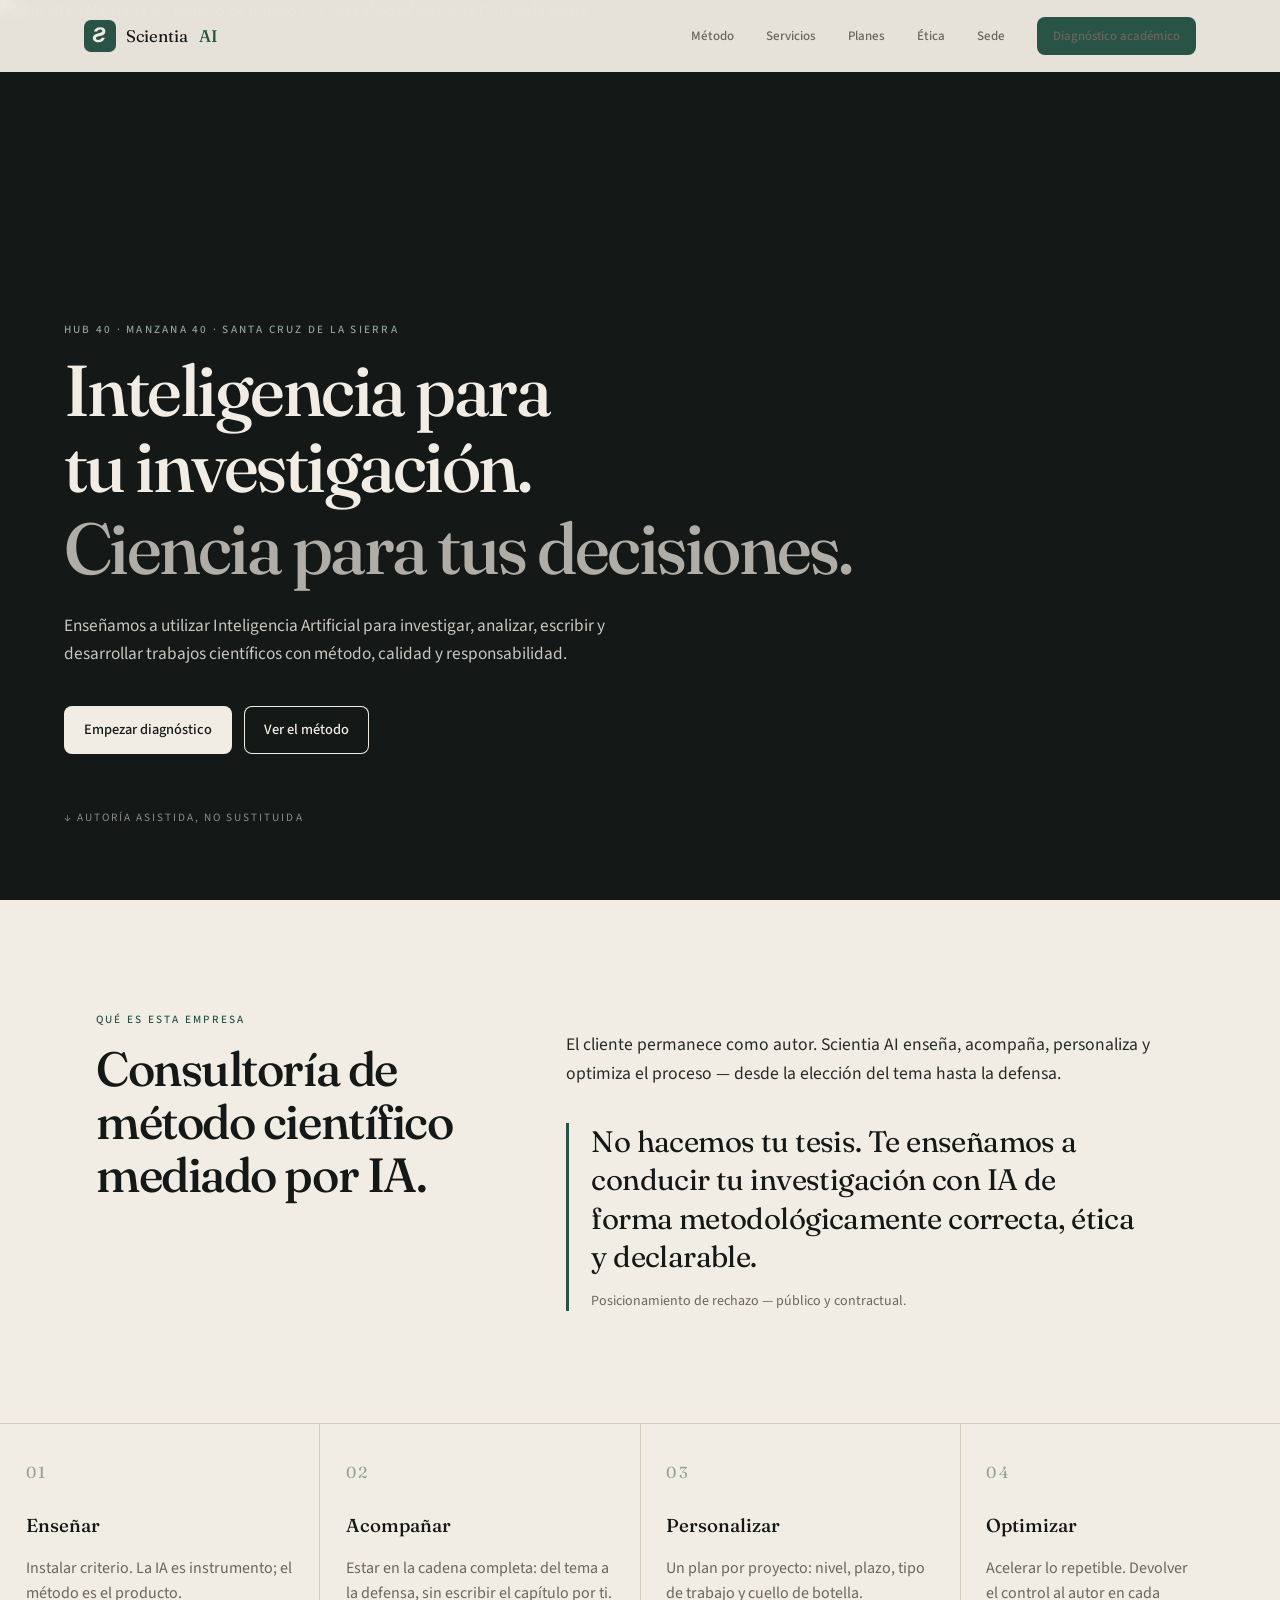
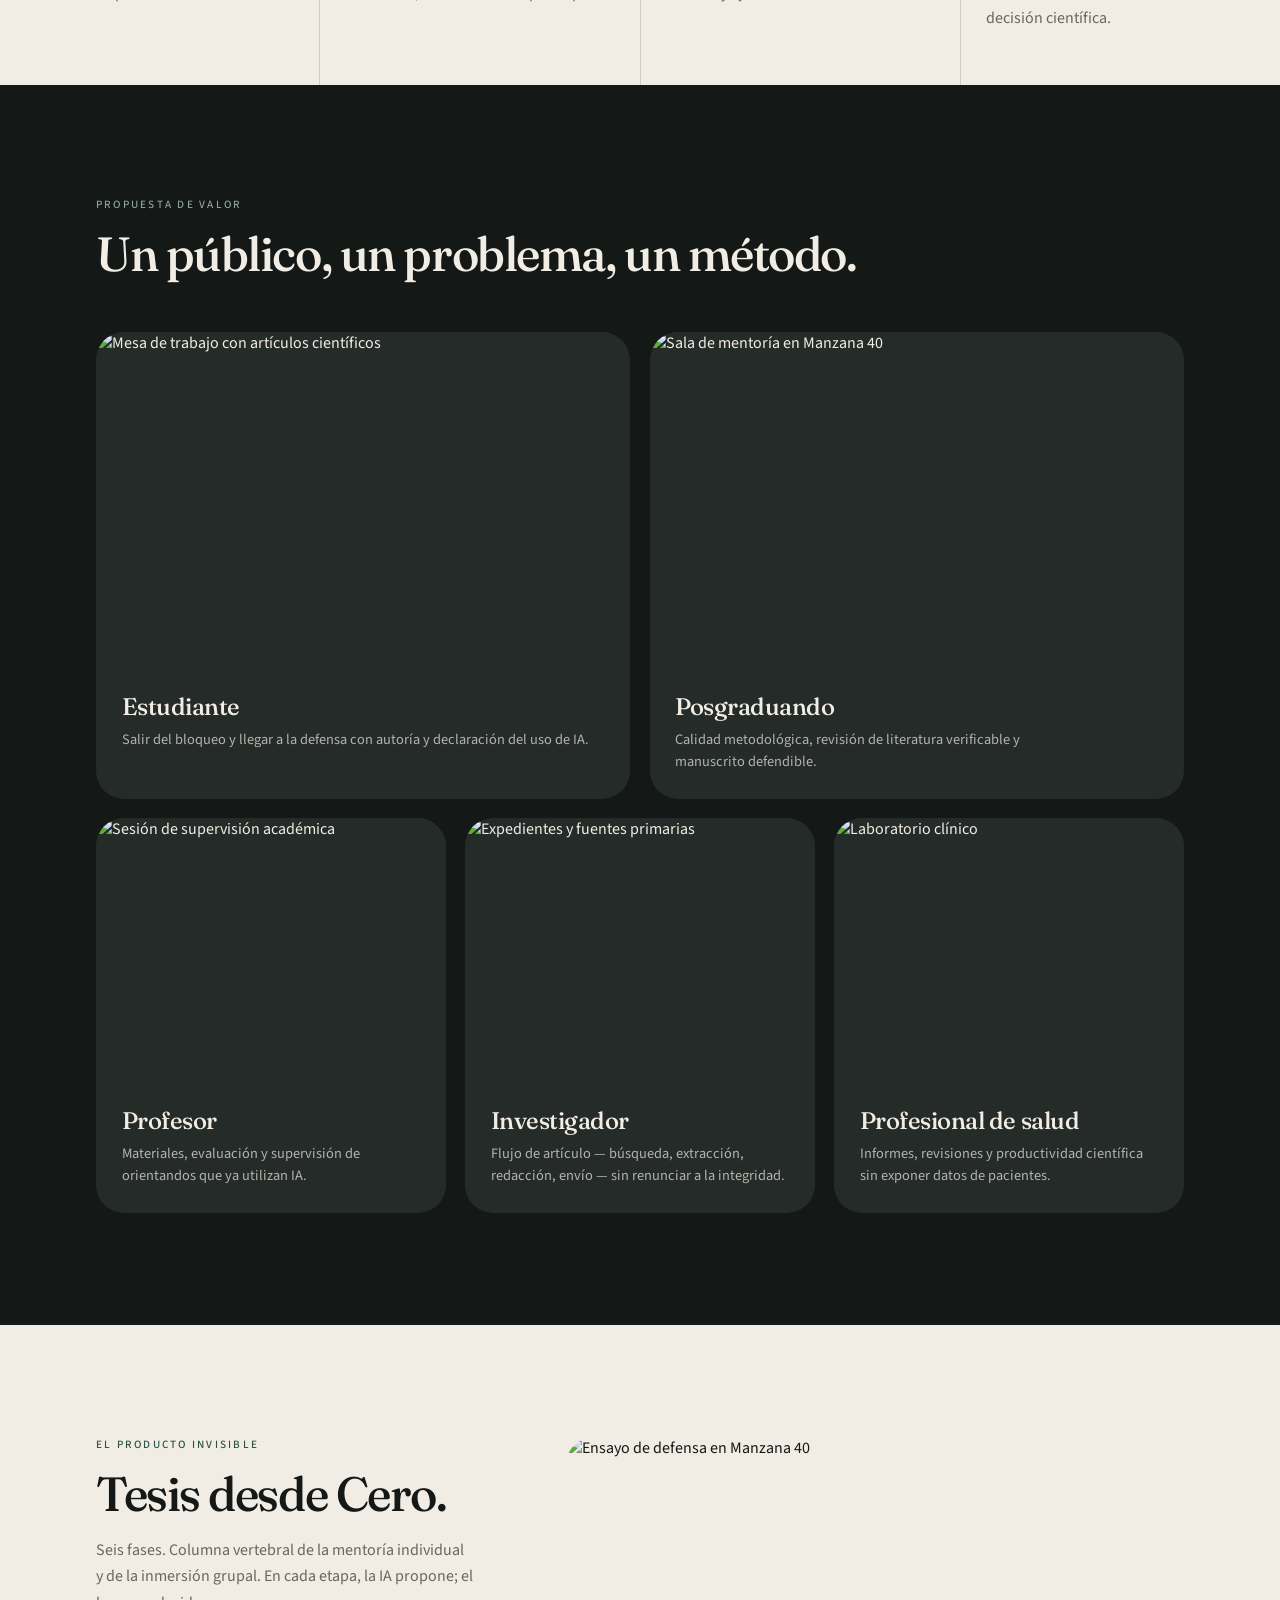
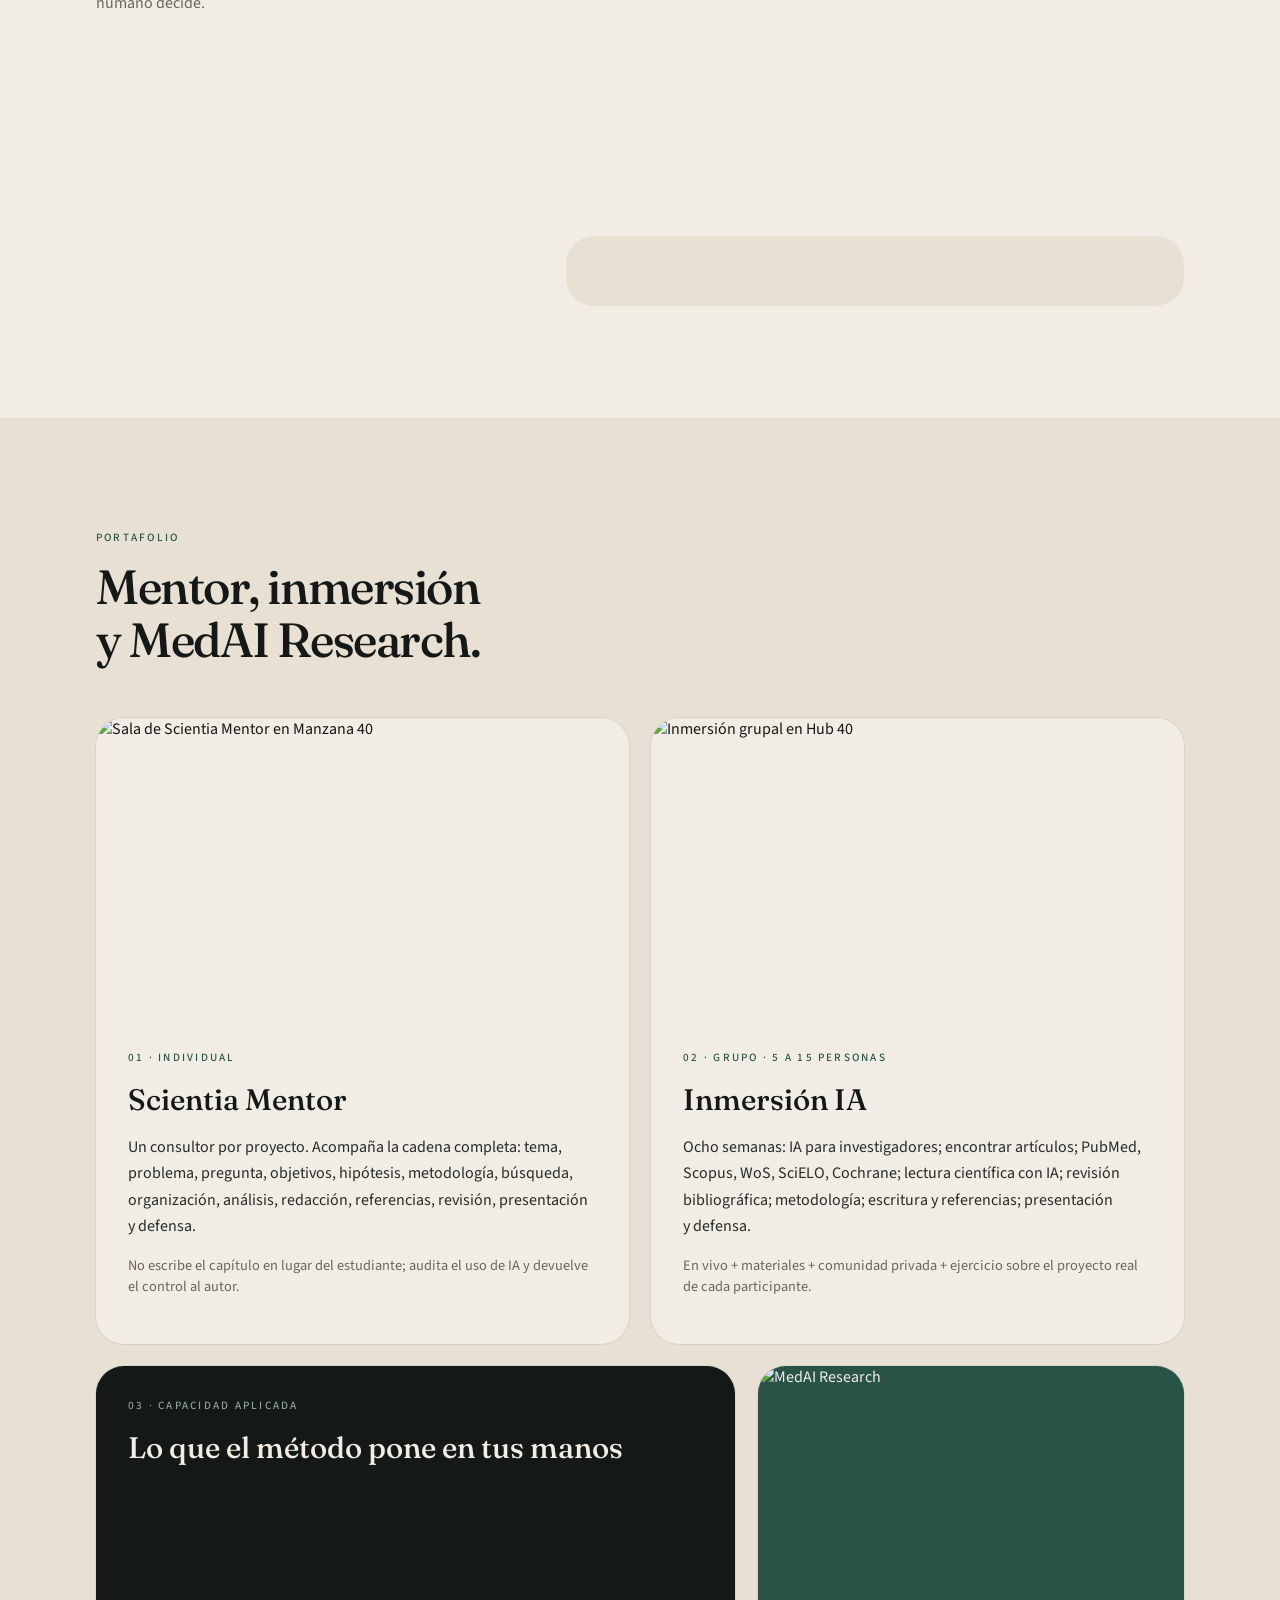
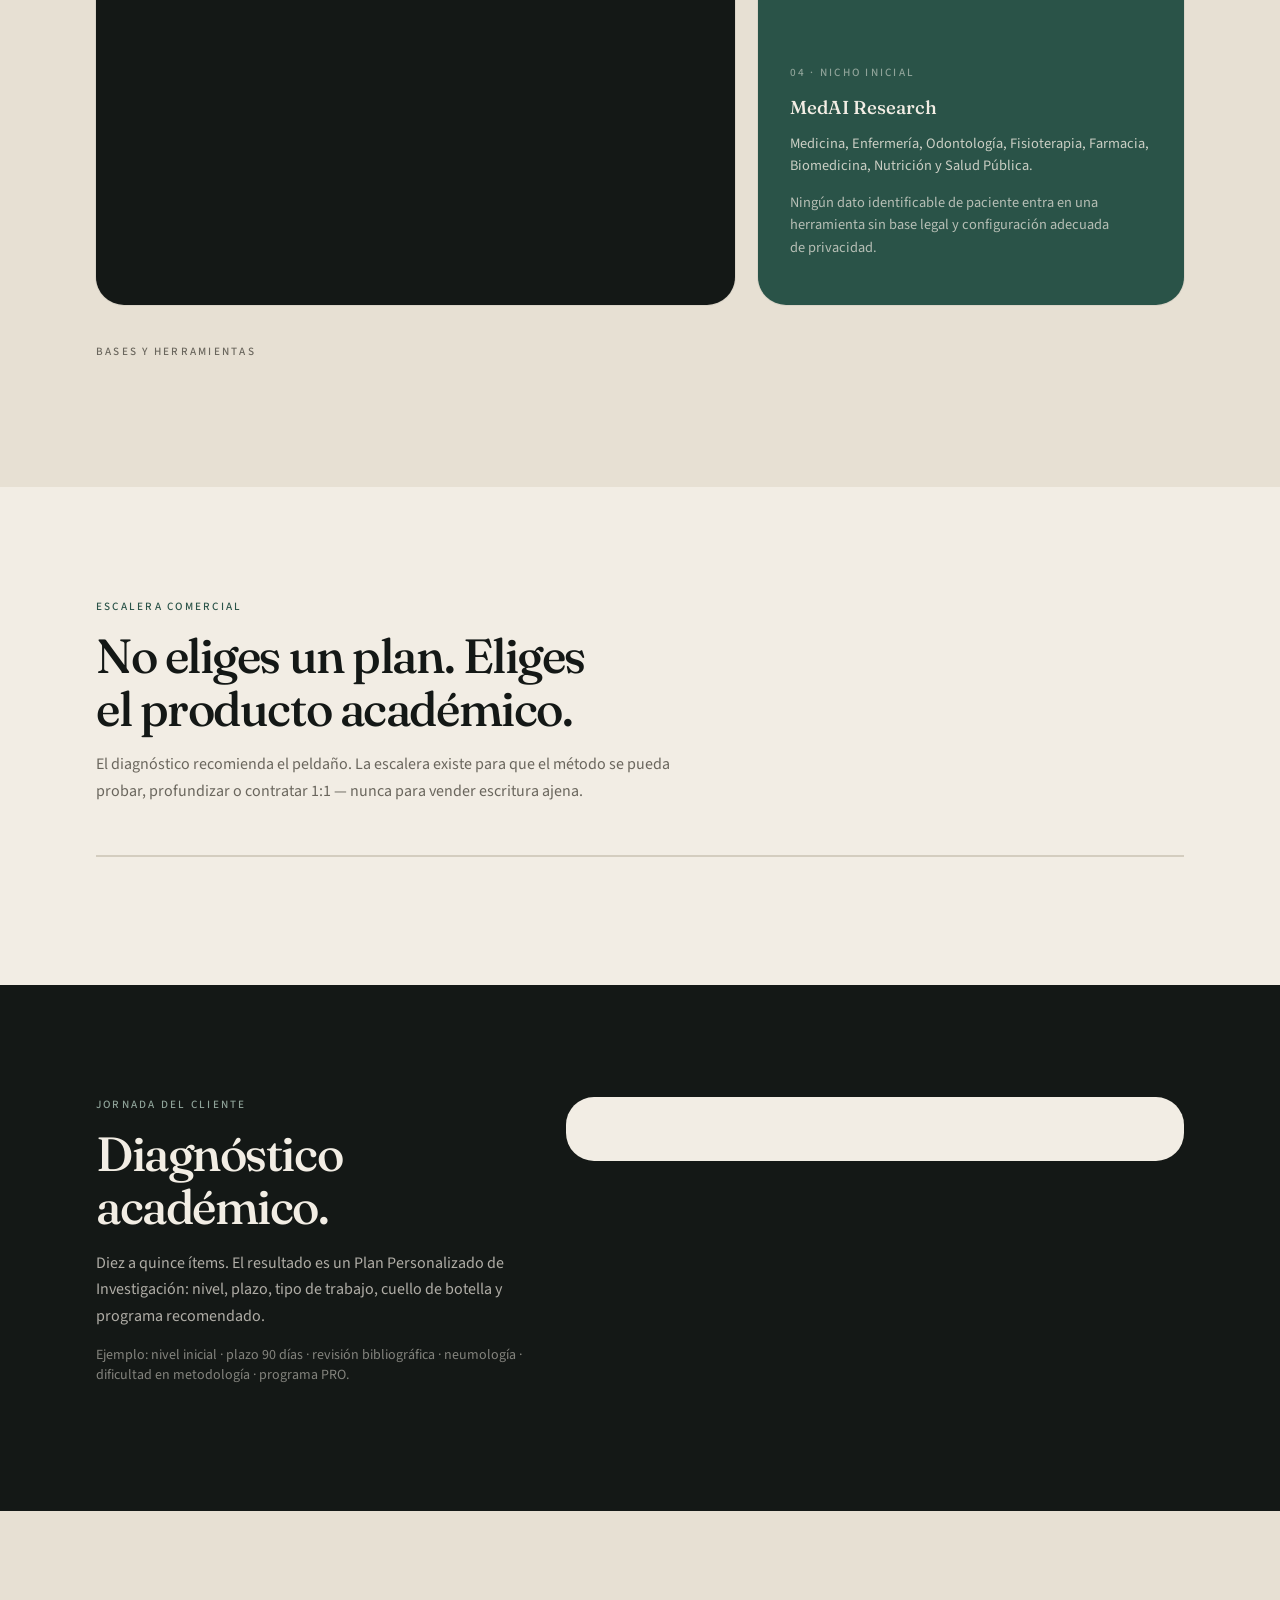
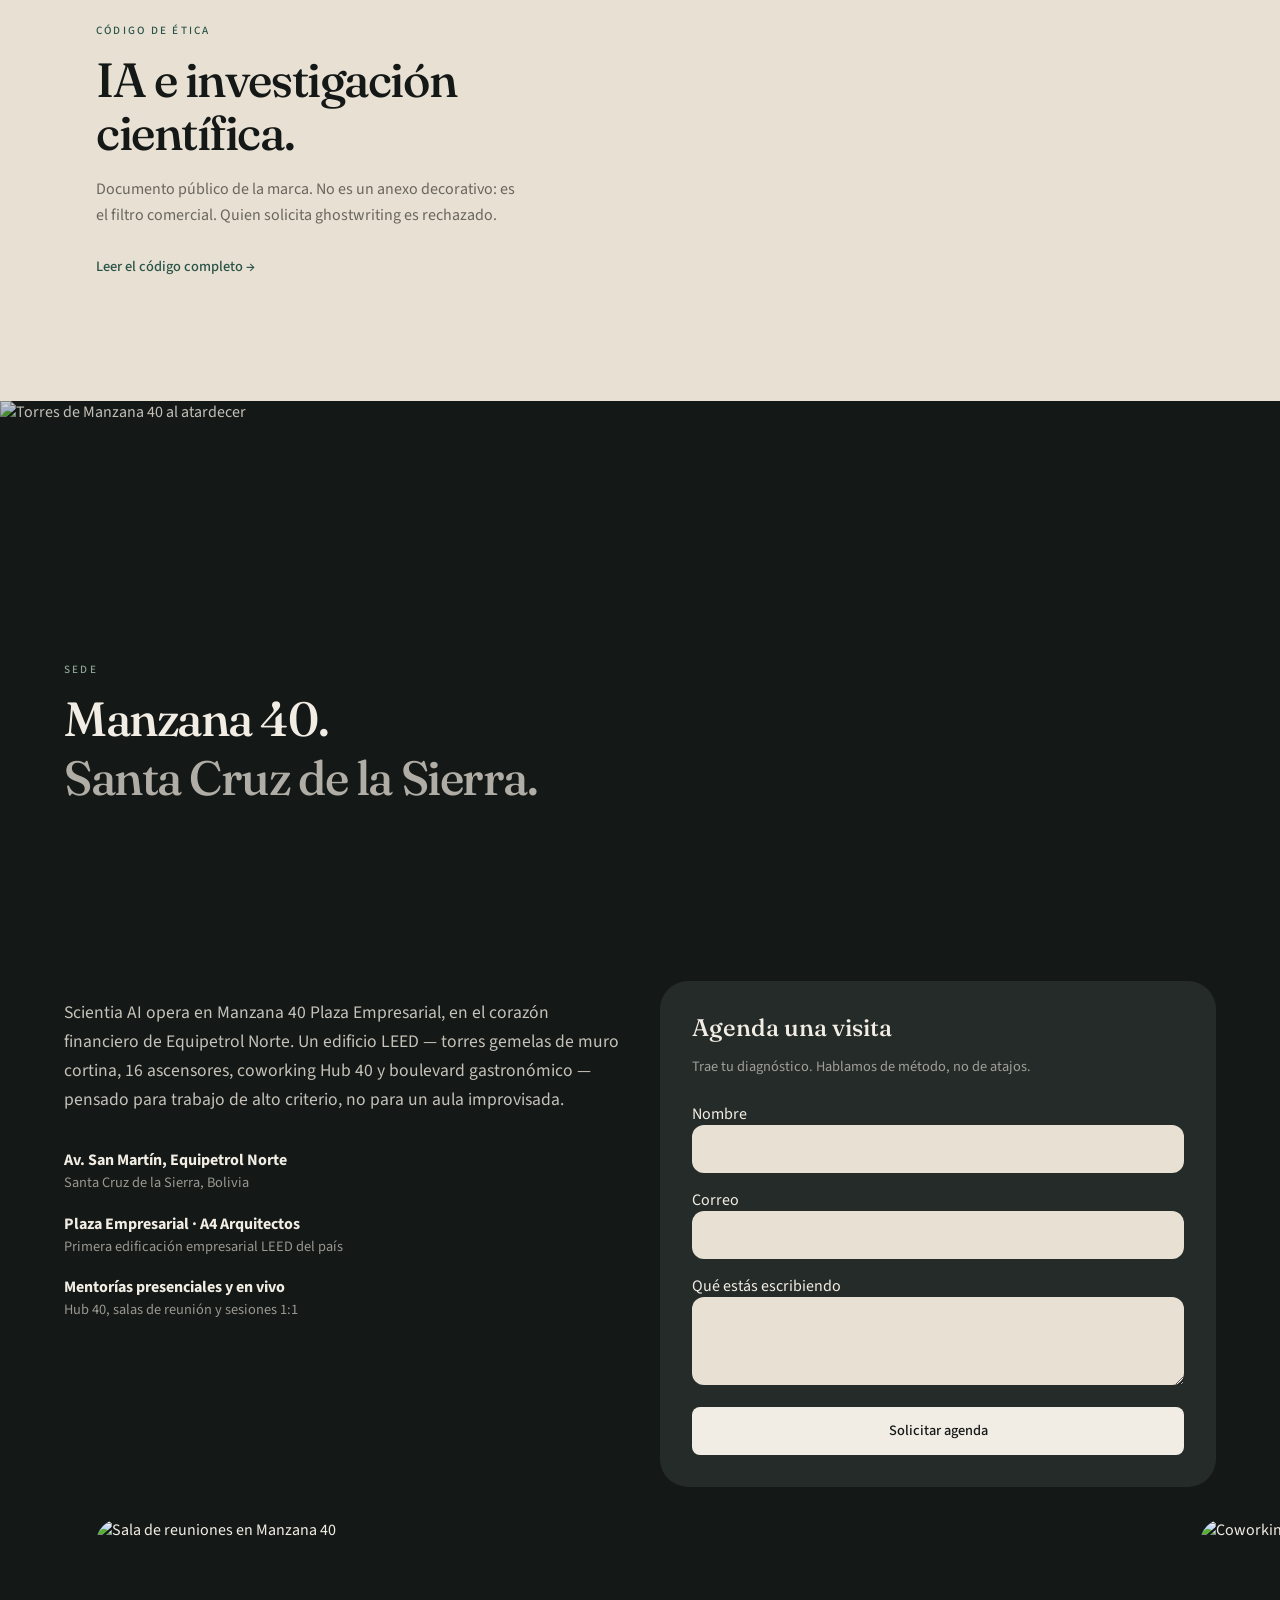
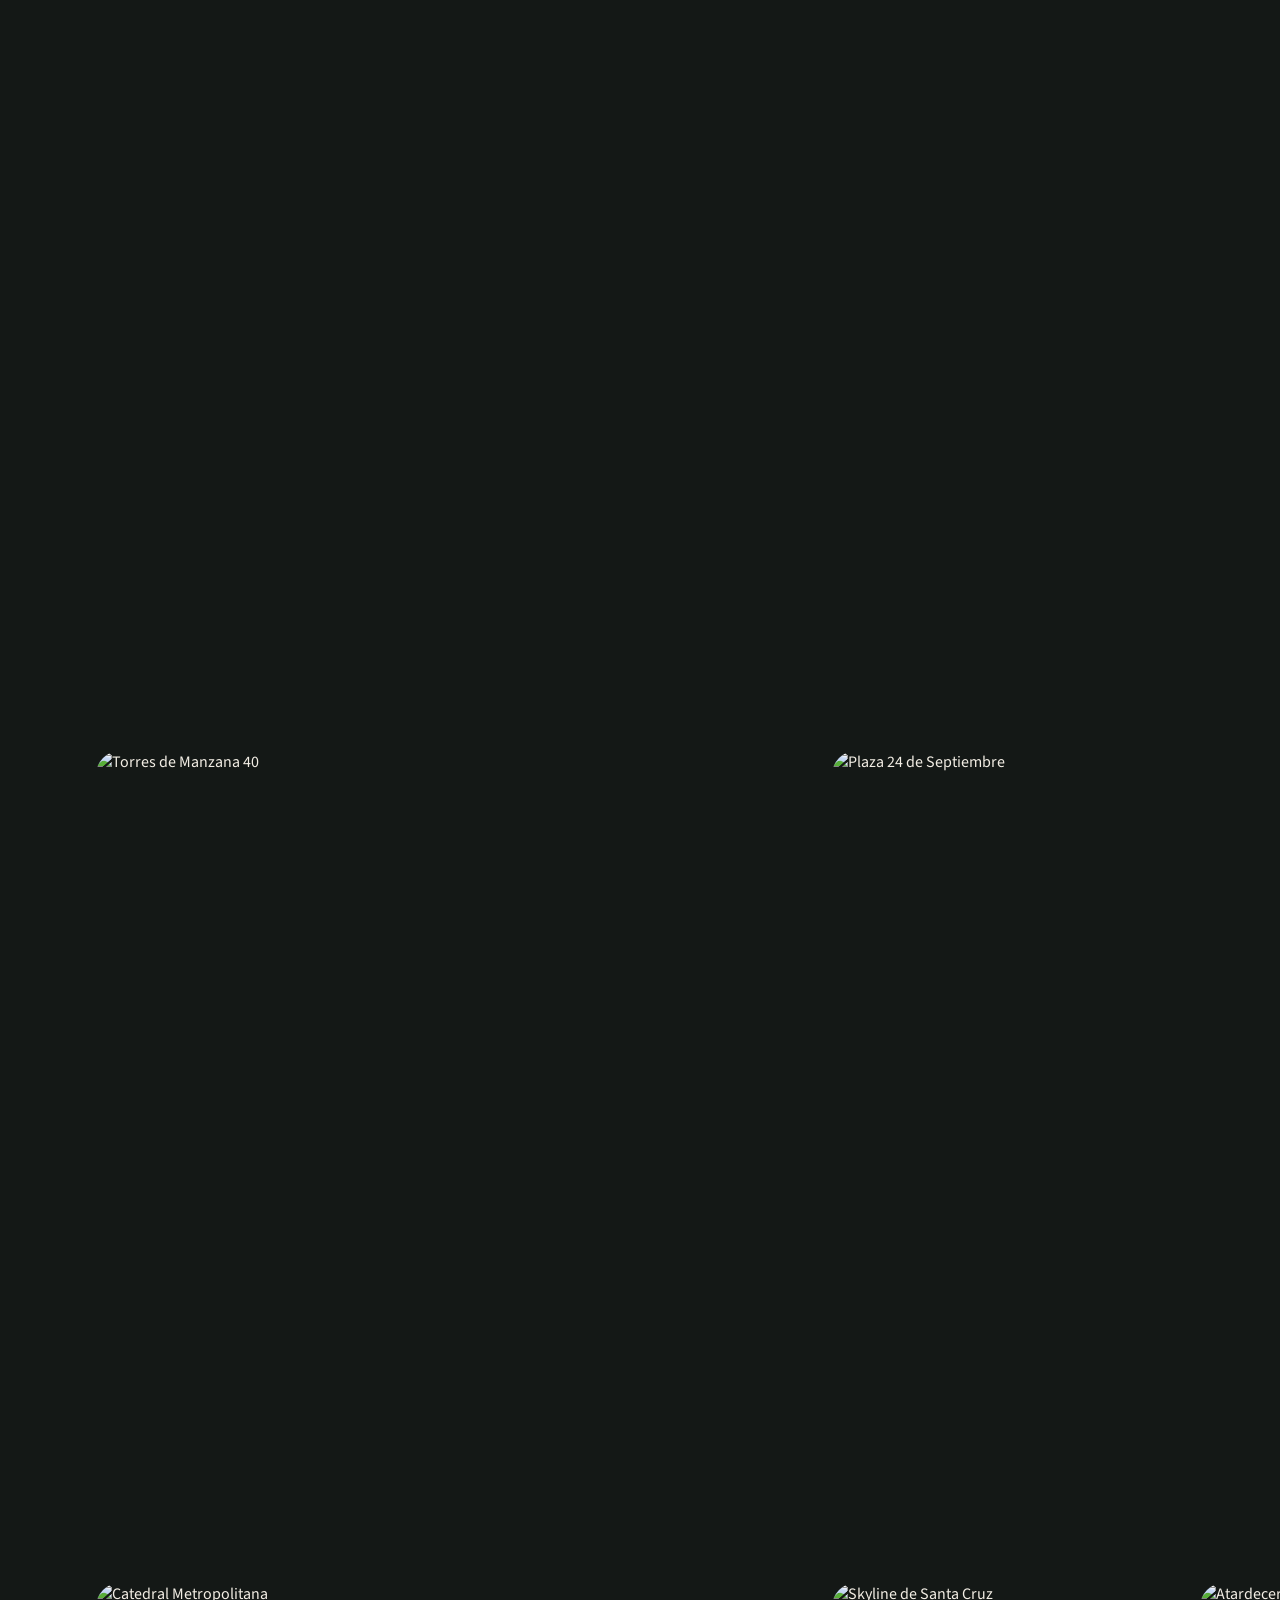
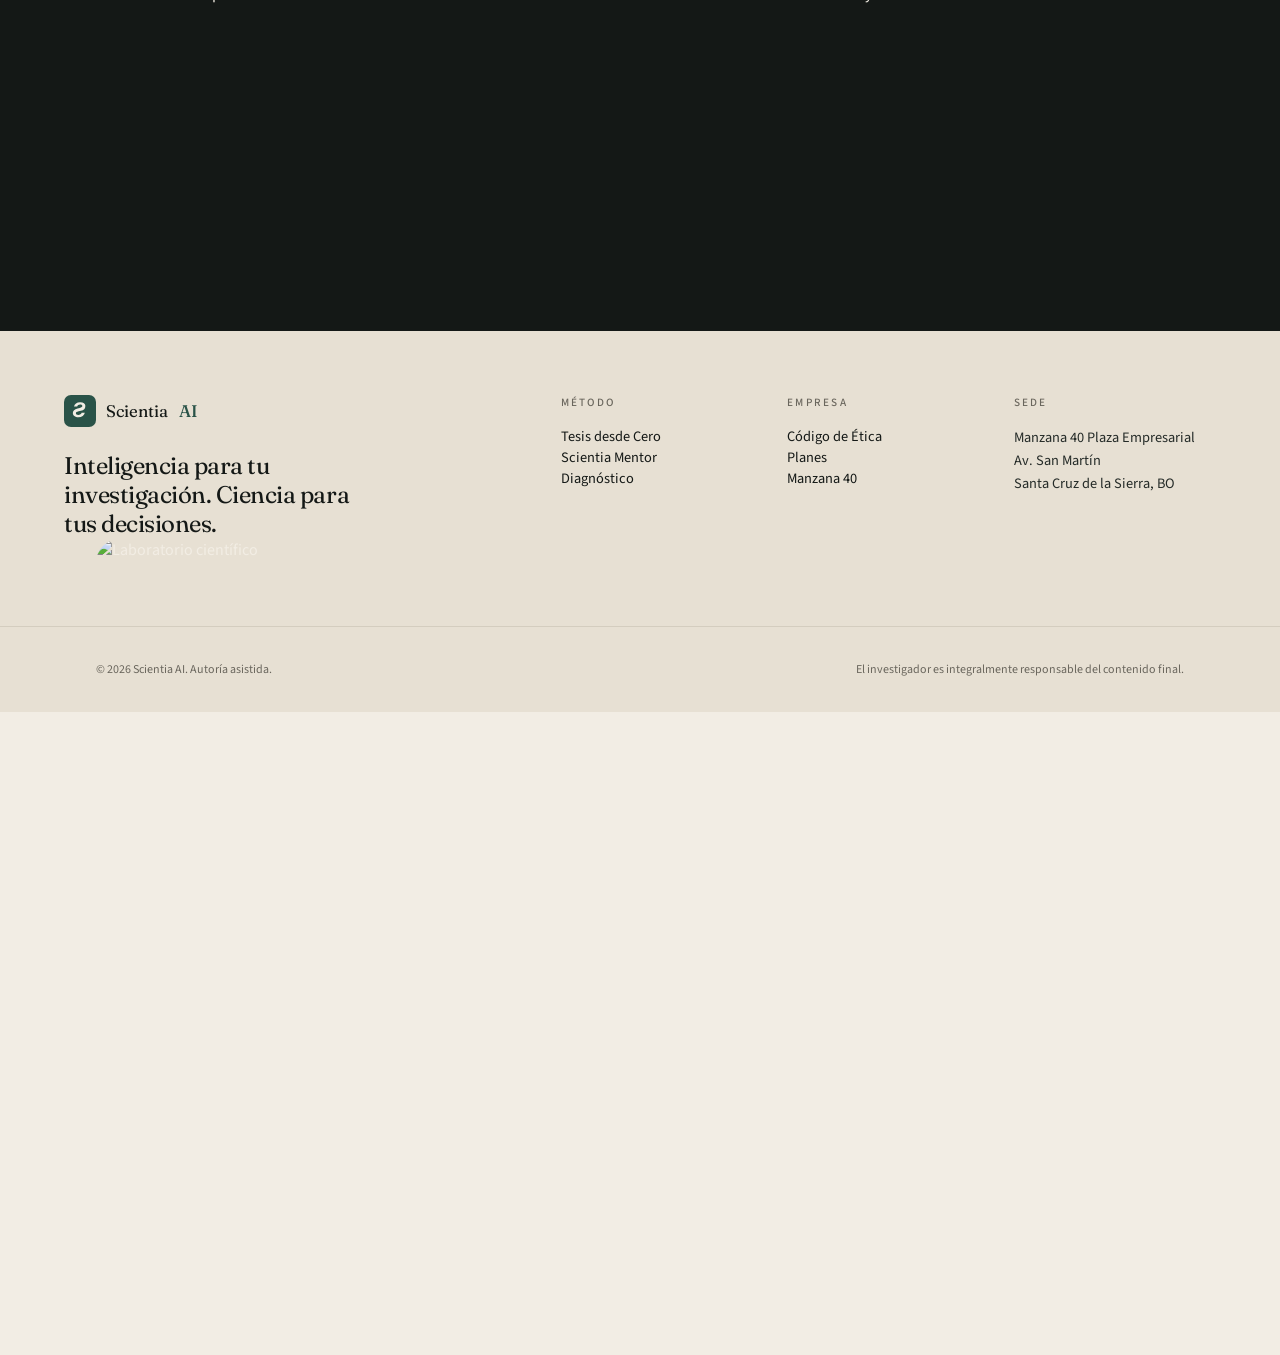
==== docs/index.html @ 6d1bf600 "Publica sitio demostración Scientia AI" ====
<!doctype html>
<html lang="es">
  <head>
    <meta charset="utf-8" />
    <meta name="viewport" content="width=device-width, initial-scale=1" />
    <title>Scientia AI — Inteligencia para tu investigación</title>
    <meta
      name="description"
      content="Consultoría de método científico mediado por IA en Manzana 40, Santa Cruz de la Sierra. Enseñamos a investigar, analizar y escribir con método, calidad y responsabilidad."
    />
    <meta property="og:title" content="Scientia AI" />
    <meta
      property="og:description"
      content="Inteligencia para tu investigación. Ciencia para tus decisiones."
    />
    <link rel="preconnect" href="https://fonts.googleapis.com" />
    <link rel="preconnect" href="https://fonts.gstatic.com" crossorigin />
    <link
      href="https://fonts.googleapis.com/css2?family=Fraunces:opsz,wght@9..144,400;9..144,500;9..144,600&family=Source+Sans+3:wght@400;500;600&display=swap"
      rel="stylesheet"
    />
    <style>
      :root {
        --paper: #f2ede4;
        --paper-2: #e7e0d3;
        --paper-3: #ddd4c4;
        --ink: #141816;
        --ink-soft: #252b28;
        --forest: #2a5348;
        --forest-deep: #1c3a33;
        --sage: #8fa399;
        --muted: #6a665d;
        --line: #d4cdbf;
        --display: "Fraunces", "Iowan Old Style", Palatino, Georgia, serif;
        --sans: "Source Sans 3", "Segoe UI", system-ui, sans-serif;
      }
      * { box-sizing: border-box; }
      html { scroll-behavior: smooth; scroll-padding-top: 6rem; }
      body {
        margin: 0;
        background: var(--paper);
        color: var(--ink);
        font-family: var(--sans);
        -webkit-font-smoothing: antialiased;
      }
      img { max-width: 100%; display: block; }
      h1, h2, h3 { font-family: var(--display); font-weight: 500; text-wrap: balance; }
      p { text-wrap: pretty; }
      a { color: inherit; text-decoration: none; }
      button { font-family: inherit; cursor: pointer; }
      .wrap { max-width: 72rem; margin: 0 auto; padding: 0 1.25rem; }
      @media (min-width: 768px) { .wrap { padding: 0 2rem; } }
      .eyebrow {
        color: var(--forest);
        font-size: 0.7rem;
        font-weight: 500;
        letter-spacing: 0.2em;
        text-transform: uppercase;
        margin: 0 0 1rem;
      }
      .btn {
        display: inline-flex;
        align-items: center;
        justify-content: center;
        gap: 0.4rem;
        min-height: 3rem;
        padding: 0 1.25rem;
        border-radius: 0.5rem;
        border: 0;
        font-size: 0.9rem;
        font-weight: 500;
        background: var(--forest);
        color: var(--paper);
      }
      .btn:hover { background: var(--forest-deep); }
      .btn-ghost {
        background: transparent;
        color: inherit;
        box-shadow: inset 0 0 0 1px currentColor;
      }
      .btn-ghost:hover { background: rgba(242, 237, 228, 0.1); }
      .btn-invert { background: var(--paper); color: var(--ink); }
      .btn-invert:hover { background: #fff; }
      .btn:disabled { opacity: 0.4; cursor: not-allowed; }
      header.mast {
        position: fixed; inset: 0 0 auto 0; z-index: 50;
        background: rgba(242, 237, 228, 0.95);
        backdrop-filter: blur(12px);
        box-shadow: 0 0 0 1px rgba(20, 24, 22, 0.06);
      }
      .mast-inner {
        max-width: 72rem; margin: 0 auto; height: 4.5rem;
        display: flex; align-items: center; justify-content: space-between;
        padding: 0 1.25rem;
      }
      .brand { display: flex; align-items: center; gap: 0.65rem; font-family: var(--display); font-size: 1.05rem; }
      .brand b { color: var(--forest); font-weight: 500; }
      nav.desk { display: none; align-items: center; gap: 2rem; }
      nav.desk a { font-size: 0.8125rem; font-weight: 500; color: var(--muted); }
      nav.desk a:hover { color: var(--ink); }
      .menu-btn { background: 0; border: 0; width: 2.75rem; height: 2.75rem; }
      .drawer {
        display: none; position: fixed; inset: 4.5rem 0 0 0; background: var(--paper); z-index: 40;
        padding: 2rem 1.5rem; flex-direction: column; gap: 0.25rem;
      }
      .drawer.open { display: flex; }
      .drawer a { font-family: var(--display); font-size: 1.75rem; padding: 0.75rem 0; }
      @media (min-width: 1024px) {
        nav.desk { display: flex; }
        .menu-btn { display: none; }
      }
      .hero { position: relative; min-height: 100svh; color: var(--paper); background: var(--ink); }
      .hero img.bg, .band img.bg {
        position: absolute; inset: 0; width: 100%; height: 100%; object-fit: cover;
      }
      .hero img.bg { object-position: 42% 30%; }
      .hero .shade {
        position: absolute; inset: 0;
        background: linear-gradient(to top, #141816, rgba(20,24,22,.72), rgba(20,24,22,.3));
      }
      .hero-inner {
        position: relative; min-height: 100svh; display: flex; flex-direction: column;
        justify-content: flex-end; padding: 7rem 0 4rem;
      }
      .hero h1 { font-size: clamp(2.4rem, 6vw, 4.5rem); line-height: 1.05; letter-spacing: -0.035em; margin: 0; max-width: 56rem; }
      .hero h1 span { display: block; margin-top: 0.4rem; color: rgba(242,237,228,.7); }
      .hero p.lead { max-width: 36rem; margin: 1.6rem 0 0; font-size: 1.08rem; line-height: 1.6; color: rgba(242,237,228,.82); }
      .row { display: flex; flex-wrap: wrap; gap: 0.75rem; margin-top: 2.4rem; }
      .section { padding: 5rem 0; }
      @media (min-width: 768px) { .section { padding: 7rem 0; } }
      .h2 { font-size: clamp(2rem, 4vw, 3rem); letter-spacing: -0.03em; line-height: 1.1; margin: 0; }
      .grid-12 { display: grid; gap: 2.5rem; }
      @media (min-width: 768px) { .grid-12 { grid-template-columns: repeat(12, 1fr); } }
      .span-5 { grid-column: span 12; } .span-6 { grid-column: span 12; } .span-7 { grid-column: span 12; }
      @media (min-width: 768px) {
        .span-5 { grid-column: span 5; } .span-6 { grid-column: span 6; } .span-7 { grid-column: span 7; }
      }
      blockquote {
        margin: 2.2rem 0 0; padding: 0 0 0 1.4rem; border-left: 3px solid var(--forest);
      }
      blockquote p { font-family: var(--display); font-size: clamp(1.4rem, 2.4vw, 1.85rem); line-height: 1.3; letter-spacing: -0.02em; margin: 0; }
      blockquote footer { margin-top: 0.9rem; font-size: 0.875rem; color: var(--muted); }
      .verbs { display: grid; gap: 1px; background: var(--line); border-top: 1px solid var(--line); }
      @media (min-width: 640px) { .verbs { grid-template-columns: 1fr 1fr; } }
      @media (min-width: 1024px) { .verbs { grid-template-columns: repeat(4, 1fr); } }
      .verbs article { background: var(--paper); padding: 2.4rem 1.6rem; }
      .verbs .n { font-family: var(--display); color: var(--sage); letter-spacing: 0.16em; margin: 0 0 2rem; }
      .ink { background: var(--ink); color: var(--paper); }
      .paper2 { background: var(--paper-2); }
      .cards { display: grid; gap: 1.2rem; margin-top: 3.2rem; }
      @media (min-width: 768px) { .cards { grid-template-columns: 1fr 1fr; } }
      @media (min-width: 1024px) { .cards.audiences { grid-template-columns: repeat(6, 1fr); } }
      .card { overflow: hidden; border-radius: 1.75rem; background: var(--ink-soft); }
      .card.wide { grid-column: span 1; }
      @media (min-width: 1024px) { .card.wide { grid-column: span 3; } .card.narrow { grid-column: span 2; } }
      .card img { width: 100%; height: 100%; object-fit: cover; }
      .card .pic { aspect-ratio: 16/10; overflow: hidden; }
      .card.narrow .pic { aspect-ratio: 4/3; }
      .card .body { padding: 1.6rem; }
      .card h3 { margin: 0; font-size: 1.5rem; letter-spacing: -0.02em; }
      .card p { margin: 0.5rem 0 0; font-size: 0.9rem; line-height: 1.55; color: rgba(242,237,228,.7); }
      .phase-btns { display: flex; gap: 0.5rem; overflow-x: auto; }
      @media (min-width: 1024px) { .phase-btns { flex-direction: column; overflow: visible; } }
      .phase-btns button {
        display: flex; align-items: center; gap: 1rem; min-height: 2.75rem;
        border: 0; border-radius: 0.75rem; padding: 0.75rem 1rem; text-align: left; white-space: nowrap;
        background: var(--paper-2); color: var(--ink); font-weight: 500;
      }
      .phase-btns button.active { background: var(--ink); color: var(--paper); }
      .phase-btns .n { font-family: var(--display); font-size: 0.875rem; color: var(--muted); }
      .phase-btns button.active .n { color: var(--sage); }
      .phase-panel { background: var(--paper-2); border-radius: 1.75rem; padding: 2.2rem; }
      .split { display: grid; gap: 1rem; margin-top: 1.8rem; }
      @media (min-width: 640px) { .split { grid-template-columns: 1fr 1fr; } }
      .pill-box { background: var(--paper); border-radius: 1rem; padding: 1.2rem; }
      .pill-box.forest { background: var(--forest); color: var(--paper); }
      .pill-box .k { font-size: 0.7rem; letter-spacing: 0.16em; text-transform: uppercase; color: var(--muted); margin: 0; }
      .pill-box.forest .k { color: var(--sage); }
      .svc { display: grid; gap: 1.4rem; margin-top: 3.2rem; }
      @media (min-width: 1024px) { .svc-2 { grid-template-columns: 1fr 1fr; } .svc-5 { grid-template-columns: 3fr 2fr; } }
      .panel { overflow: hidden; border-radius: 1.75rem; background: var(--paper); box-shadow: 0 0 0 1px rgba(20,24,22,.06); }
      .panel img { width: 100%; aspect-ratio: 16/9; object-fit: cover; }
      .panel .pad { padding: 2rem; }
      .chips { display: flex; flex-wrap: wrap; gap: 0.45rem; margin-top: 1rem; }
      .chip { background: var(--paper); border-radius: 999px; padding: 0.35rem 0.85rem; font-size: 0.75rem; font-weight: 500; box-shadow: 0 0 0 1px rgba(20,24,22,.06); }
      .ladder { margin-top: 3.2rem; border-top: 1px solid var(--line); border-bottom: 1px solid var(--line); }
      .ladder li {
        display: grid; gap: 0.4rem; padding: 1.4rem 0.4rem; border-bottom: 1px solid var(--line); list-style: none;
      }
      .ladder { padding: 0; }
      .ladder li:last-child { border-bottom: 0; }
      .ladder li.feat { background: var(--ink); color: var(--paper); padding: 1.4rem 1.2rem; }
      @media (min-width: 768px) {
        .ladder li { grid-template-columns: 3rem 1.4fr 0.8fr 0.6fr 1.4fr; align-items: baseline; }
      }
      .diag-box { background: var(--paper); color: var(--ink); border-radius: 1.75rem; padding: 2rem; }
      .opts { display: grid; gap: 0.5rem; margin-top: 1.8rem; }
      @media (min-width: 640px) { .opts { grid-template-columns: 1fr 1fr; } }
      .opt {
        min-height: 3rem; border: 0; border-radius: 0.75rem; padding: 0.75rem 1rem;
        text-align: left; background: var(--paper-2); color: var(--ink); font-size: 0.9rem;
      }
      .opt.on { background: var(--forest); color: var(--paper); }
      input, textarea {
        width: 100%; border: 0; border-radius: 0.75rem; padding: 0 1rem;
        background: var(--paper-2); color: var(--ink); font: inherit;
      }
      input { height: 3rem; }
      textarea { padding: 0.85rem 1rem; min-height: 5.5rem; }
      .progress { height: 4px; background: var(--paper-3); border-radius: 99px; overflow: hidden; flex: 1; }
      .progress > span { display: block; height: 100%; background: var(--forest); }
      .gallery { display: grid; gap: 1rem; grid-template-columns: 1fr; padding-bottom: 5rem; }
      @media (min-width: 768px) { .gallery { grid-template-columns: repeat(3, 1fr); } }
      .gallery img { width: 100%; aspect-ratio: 4/3; object-fit: cover; border-radius: 1.5rem; }
      @media (min-width: 768px) {
        .gallery img.span2 { grid-column: span 2; }
      }
      .band { position: relative; min-height: 52vh; overflow: hidden; }
      .band .shade { position: absolute; inset: 0; background: linear-gradient(to top, #141816, rgba(20,24,22,.5), rgba(20,24,22,.2)); }
      footer.site { background: var(--paper-2); }
      footer.site .bot { border-top: 1px solid var(--line); font-size: 0.75rem; color: var(--muted); padding: 1.4rem 0; }
      .hidden { display: none !important; }
    </style>
  </head>
  <body>
    <header class="mast">
      <div class="mast-inner">
        <a class="brand" href="index.html" aria-label="Scientia AI">
          <svg width="32" height="32" viewBox="0 0 32 32" aria-hidden="true">
            <rect width="32" height="32" rx="7" fill="#2a5348" />
            <path fill="#f2ede4" d="M21.4 11.1c0-2.35-1.95-3.85-5.25-3.85-3.45 0-5.55 1.7-6.15 4.25h3.15c.35-1.2 1.45-2.05 3-2.05 1.4 0 2.2.65 2.2 1.65 0 .9-.7 1.4-2.65 1.85l-2.15.5c-3.15.7-4.7 2.15-4.7 4.55 0 2.6 2.15 4.25 5.6 4.25 3.55 0 5.75-1.8 6.4-4.5h-3.25c-.4 1.3-1.6 2.2-3.3 2.2-1.5 0-2.4-.7-2.4-1.7 0-.9.7-1.4 2.75-1.9l2.25-.5c3.05-.7 4.4-2.2 4.4-4.6z"/>
          </svg>
          Scientia <b>AI</b>
        </a>
        <nav class="desk">
          <a href="#metodo">Método</a>
          <a href="#servicios">Servicios</a>
          <a href="#planes">Planes</a>
          <a href="etica.html">Ética</a>
          <a href="#sede">Sede</a>
          <a class="btn" href="#diagnostico" style="min-height:2.4rem;padding:0 1rem;font-size:.8rem">Diagnóstico académico</a>
        </nav>
        <button class="menu-btn" id="menuBtn" aria-label="Abrir menú">☰</button>
      </div>
      <nav class="drawer" id="drawer">
        <a href="#metodo">Método</a>
        <a href="#servicios">Servicios</a>
        <a href="#planes">Planes</a>
        <a href="etica.html">Ética</a>
        <a href="#sede">Sede</a>
        <a class="btn" href="#diagnostico" style="margin-top:1.2rem">Diagnóstico académico</a>
      </nav>
    </header>

    <section class="hero">
      <img class="bg" src="https://raw.githubusercontent.com/aquilespriester/scientia-ai/main/public/photos/hub40.jpg" alt="Hub 40 en Manzana 40: espacio de trabajo con vista al dosel de Santa Cruz de la Sierra" />
      <div class="shade"></div>
      <div class="wrap hero-inner">
        <p class="eyebrow" style="color:var(--sage)">Hub 40 · Manzana 40 · Santa Cruz de la Sierra</p>
        <h1>Inteligencia para tu investigación.<span>Ciencia para tus decisiones.</span></h1>
        <p class="lead">Enseñamos a utilizar Inteligencia Artificial para investigar, analizar, escribir y desarrollar trabajos científicos con método, calidad y responsabilidad.</p>
        <div class="row">
          <a class="btn btn-invert" href="#diagnostico">Empezar diagnóstico</a>
          <a class="btn btn-ghost" href="#metodo">Ver el método</a>
        </div>
        <p style="margin-top:3.5rem;font-size:.7rem;letter-spacing:.18em;text-transform:uppercase;color:rgba(242,237,228,.55)">↓ Autoría asistida, no sustituida</p>
      </div>
    </section>

    <section id="empresa" class="section">
      <div class="wrap grid-12">
        <div class="span-5">
          <p class="eyebrow">Qué es esta empresa</p>
          <h2 class="h2">Consultoría de método científico mediado por IA.</h2>
        </div>
        <div class="span-7">
          <p style="font-size:1.1rem;line-height:1.65;color:var(--ink-soft)">El cliente permanece como autor. Scientia AI enseña, acompaña, personaliza y optimiza el proceso — desde la elección del tema hasta la defensa.</p>
          <blockquote>
            <p>No hacemos tu tesis. Te enseñamos a conducir tu investigación con IA de forma metodológicamente correcta, ética y declarable.</p>
            <footer>Posicionamiento de rechazo — público y contractual.</footer>
          </blockquote>
        </div>
      </div>
    </section>
    <div class="verbs">
      <article><p class="n">01</p><h3>Enseñar</h3><p style="color:var(--muted);line-height:1.55">Instalar criterio. La IA es instrumento; el método es el producto.</p></article>
      <article><p class="n">02</p><h3>Acompañar</h3><p style="color:var(--muted);line-height:1.55">Estar en la cadena completa: del tema a la defensa, sin escribir el capítulo por ti.</p></article>
      <article><p class="n">03</p><h3>Personalizar</h3><p style="color:var(--muted);line-height:1.55">Un plan por proyecto: nivel, plazo, tipo de trabajo y cuello de botella.</p></article>
      <article><p class="n">04</p><h3>Optimizar</h3><p style="color:var(--muted);line-height:1.55">Acelerar lo repetible. Devolver el control al autor en cada decisión científica.</p></article>
    </div>

    <section class="ink section">
      <div class="wrap">
        <p class="eyebrow" style="color:var(--sage)">Propuesta de valor</p>
        <h2 class="h2">Un público, un problema, un método.</h2>
        <div class="cards audiences">
          <article class="card wide"><div class="pic"><img src="https://raw.githubusercontent.com/aquilespriester/scientia-ai/main/public/photos/mesa-papers.jpg" alt="Mesa de trabajo con artículos científicos" /></div><div class="body"><h3>Estudiante</h3><p>Salir del bloqueo y llegar a la defensa con autoría y declaración del uso de IA.</p></div></article>
          <article class="card wide"><div class="pic"><img src="https://raw.githubusercontent.com/aquilespriester/scientia-ai/main/public/photos/manzana-sala.jpg" alt="Sala de mentoría en Manzana 40" /></div><div class="body"><h3>Posgraduando</h3><p>Calidad metodológica, revisión de literatura verificable y manuscrito defendible.</p></div></article>
          <article class="card narrow"><div class="pic"><img src="https://raw.githubusercontent.com/aquilespriester/scientia-ai/main/public/photos/mentor-reunion.jpg" alt="Sesión de supervisión académica" /></div><div class="body"><h3>Profesor</h3><p>Materiales, evaluación y supervisión de orientandos que ya utilizan IA.</p></div></article>
          <article class="card narrow"><div class="pic"><img src="https://raw.githubusercontent.com/aquilespriester/scientia-ai/main/public/photos/expedientes.jpg" alt="Expedientes y fuentes primarias" /></div><div class="body"><h3>Investigador</h3><p>Flujo de artículo — búsqueda, extracción, redacción, envío — sin renunciar a la integridad.</p></div></article>
          <article class="card narrow"><div class="pic"><img src="https://raw.githubusercontent.com/aquilespriester/scientia-ai/main/public/photos/microscopio.jpg" alt="Laboratorio clínico" /></div><div class="body"><h3>Profesional de salud</h3><p>Informes, revisiones y productividad científica sin exponer datos de pacientes.</p></div></article>
        </div>
      </div>
    </section>

    <section id="metodo" class="section">
      <div class="wrap">
        <div class="grid-12">
          <div class="span-5">
            <p class="eyebrow">El producto invisible</p>
            <h2 class="h2">Tesis desde Cero.</h2>
            <p style="color:var(--muted);line-height:1.65;max-width:28rem">Seis fases. Columna vertebral de la mentoría individual y de la inmersión grupal. En cada etapa, la IA propone; el humano decide.</p>
          </div>
          <div class="span-7">
            <img src="https://raw.githubusercontent.com/aquilespriester/scientia-ai/main/public/photos/mentor-reunion.jpg" alt="Ensayo de defensa en Manzana 40" style="width:100%;aspect-ratio:16/9;object-fit:cover;object-position:top;border-radius:1.75rem" />
          </div>
        </div>
        <div class="grid-12" style="margin-top:3.2rem">
          <ol class="span-5 phase-btns" id="phaseBtns"></ol>
          <div class="span-7 phase-panel" id="phasePanel"></div>
        </div>
      </div>
    </section>

    <section id="servicios" class="section paper2">
      <div class="wrap">
        <p class="eyebrow">Portafolio</p>
        <h2 class="h2" style="max-width:40rem">Mentor, inmersión y MedAI Research.</h2>
        <div class="svc svc-2">
          <article class="panel">
            <img src="https://raw.githubusercontent.com/aquilespriester/scientia-ai/main/public/photos/manzana-sala.jpg" alt="Sala de Scientia Mentor en Manzana 40" />
            <div class="pad">
              <p class="eyebrow">01 · Individual</p>
              <h3 style="font-size:1.85rem;margin:.3rem 0 0">Scientia Mentor</h3>
              <p style="line-height:1.65;color:var(--ink-soft)">Un consultor por proyecto. Acompaña la cadena completa: tema, problema, pregunta, objetivos, hipótesis, metodología, búsqueda, organización, análisis, redacción, referencias, revisión, presentación y defensa.</p>
              <p style="color:var(--muted);font-size:.9rem">No escribe el capítulo en lugar del estudiante; audita el uso de IA y devuelve el control al autor.</p>
            </div>
          </article>
          <article class="panel">
            <img src="https://raw.githubusercontent.com/aquilespriester/scientia-ai/main/public/photos/hub40.jpg" alt="Inmersión grupal en Hub 40" style="object-position:38% 0" />
            <div class="pad">
              <p class="eyebrow">02 · Grupo · 5 a 15 personas</p>
              <h3 style="font-size:1.85rem;margin:.3rem 0 0">Inmersión IA</h3>
              <p style="line-height:1.65;color:var(--ink-soft)">Ocho semanas: IA para investigadores; encontrar artículos; PubMed, Scopus, WoS, SciELO, Cochrane; lectura científica con IA; revisión bibliográfica; metodología; escritura y referencias; presentación y defensa.</p>
              <p style="color:var(--muted);font-size:.9rem">En vivo + materiales + comunidad privada + ejercicio sobre el proyecto real de cada participante.</p>
            </div>
          </article>
        </div>
        <div class="svc svc-5" style="margin-top:1.4rem">
          <article class="panel" style="background:var(--ink);color:var(--paper)">
            <div class="pad">
              <p class="eyebrow" style="color:var(--sage)">03 · Capacidad aplicada</p>
              <h3 style="font-size:1.85rem;margin:.3rem 0 0">Lo que el método pone en tus manos</h3>
              <ul id="caps" style="display:grid;gap:.5rem;margin:1.8rem 0 0;padding:0;list-style:none"></ul>
            </div>
          </article>
          <article class="panel" style="background:var(--forest);color:var(--paper)">
            <img src="https://raw.githubusercontent.com/aquilespriester/scientia-ai/main/public/photos/medai-lab.jpg" alt="MedAI Research" style="aspect-ratio:16/10" />
            <div class="pad">
              <p class="eyebrow" style="color:var(--sage)">04 · Nicho inicial</p>
              <h3 style="margin:.3rem 0 0">MedAI Research</h3>
              <p style="font-size:.9rem;line-height:1.55;color:rgba(242,237,228,.8)">Medicina, Enfermería, Odontología, Fisioterapia, Farmacia, Biomedicina, Nutrición y Salud Pública.</p>
              <p style="font-size:.9rem;line-height:1.55;color:rgba(242,237,228,.7)">Ningún dato identificable de paciente entra en una herramienta sin base legal y configuración adecuada de privacidad.</p>
            </div>
          </article>
        </div>
        <p class="eyebrow" style="color:var(--muted);margin-top:2.4rem">Bases y herramientas</p>
        <div class="chips" id="bases"></div>
      </div>
    </section>

    <section id="planes" class="section">
      <div class="wrap">
        <p class="eyebrow">Escalera comercial</p>
        <h2 class="h2" style="max-width:36rem">No eliges un plan. Eliges el producto académico.</h2>
        <p style="color:var(--muted);max-width:36rem;line-height:1.65">El diagnóstico recomienda el peldaño. La escalera existe para que el método se pueda probar, profundizar o contratar 1:1 — nunca para vender escritura ajena.</p>
        <ol class="ladder" id="ladder"></ol>
      </div>
    </section>

    <section id="diagnostico" class="ink section">
      <div class="wrap grid-12">
        <div class="span-5">
          <p class="eyebrow" style="color:var(--sage)">Jornada del cliente</p>
          <h2 class="h2">Diagnóstico académico.</h2>
          <p style="color:rgba(242,237,228,.7);line-height:1.65">Diez a quince ítems. El resultado es un Plan Personalizado de Investigación: nivel, plazo, tipo de trabajo, cuello de botella y programa recomendado.</p>
          <p style="font-size:.875rem;color:rgba(242,237,228,.5)">Ejemplo: nivel inicial · plazo 90 días · revisión bibliográfica · neumología · dificultad en metodología · programa PRO.</p>
        </div>
        <div class="span-7">
          <div class="diag-box" id="diag"></div>
        </div>
      </div>
    </section>

    <section class="section paper2">
      <div class="wrap grid-12">
        <div class="span-5">
          <p class="eyebrow">Código de Ética</p>
          <h2 class="h2">IA e investigación científica.</h2>
          <p style="color:var(--muted);line-height:1.65">Documento público de la marca. No es un anexo decorativo: es el filtro comercial. Quien solicita ghostwriting es rechazado.</p>
          <a href="etica.html" style="color:var(--forest);display:inline-flex;align-items:center;min-height:2.75rem;font-size:.9rem;font-weight:500">Leer el código completo →</a>
        </div>
        <ol class="span-7" style="margin:0;padding:0;list-style:none" id="ethicsPreview"></ol>
      </div>
    </section>

    <section id="sede" class="ink">
      <div class="band">
        <img class="bg" src="https://raw.githubusercontent.com/aquilespriester/scientia-ai/main/public/photos/manzana40.jpg" alt="Torres de Manzana 40 al atardecer" />
        <div class="shade"></div>
        <div class="wrap" style="position:relative;min-height:52vh;display:flex;flex-direction:column;justify-content:flex-end;padding:4rem 0">
          <p class="eyebrow" style="color:var(--sage)">Sede</p>
          <h2 class="h2">Manzana 40.<span style="display:block;margin-top:.4rem;color:rgba(242,237,228,.7)">Santa Cruz de la Sierra.</span></h2>
        </div>
      </div>
      <div class="wrap grid-12 section" style="padding-bottom:2rem">
        <div class="span-6">
          <p style="font-size:1.1rem;line-height:1.65;color:rgba(242,237,228,.8)">Scientia AI opera en Manzana 40 Plaza Empresarial, en el corazón financiero de Equipetrol Norte. Un edificio LEED — torres gemelas de muro cortina, 16 ascensores, coworking Hub 40 y boulevard gastronómico — pensado para trabajo de alto criterio, no para un aula improvisada.</p>
          <ul style="margin:2.2rem 0 0;padding:0;list-style:none;display:grid;gap:1.2rem">
            <li><strong>Av. San Martín, Equipetrol Norte</strong><br /><span style="color:rgba(242,237,228,.6);font-size:.9rem">Santa Cruz de la Sierra, Bolivia</span></li>
            <li><strong>Plaza Empresarial · A4 Arquitectos</strong><br /><span style="color:rgba(242,237,228,.6);font-size:.9rem">Primera edificación empresarial LEED del país</span></li>
            <li><strong>Mentorías presenciales y en vivo</strong><br /><span style="color:rgba(242,237,228,.6);font-size:.9rem">Hub 40, salas de reunión y sesiones 1:1</span></li>
          </ul>
        </div>
        <div class="span-6">
          <form id="visitForm" style="background:var(--ink-soft);border-radius:1.75rem;padding:2rem">
            <h3 style="margin:0;font-size:1.5rem">Agenda una visita</h3>
            <p style="color:rgba(242,237,228,.6);font-size:.9rem">Trae tu diagnóstico. Hablamos de método, no de atajos.</p>
            <div id="visitFields" style="display:grid;gap:1rem;margin-top:1.6rem">
              <label>Nombre<input name="name" required /></label>
              <label>Correo<input name="email" type="email" required /></label>
              <label>Qué estás escribiendo<textarea name="note"></textarea></label>
              <button class="btn btn-invert" type="submit">Solicitar agenda</button>
            </div>
            <p id="visitOk" class="hidden" style="margin-top:1.6rem;background:rgba(42,83,72,.4);border-radius:1rem;padding:1.2rem;font-size:.9rem">Recibido. Te contactaremos para coordinar en Manzana 40. Si ya completaste el diagnóstico, lo usaremos como punto de partida.</p>
          </form>
        </div>
      </div>
      <div class="wrap gallery">
        <img class="span2" src="https://raw.githubusercontent.com/aquilespriester/scientia-ai/main/public/photos/manzana-sala.jpg" alt="Sala de reuniones en Manzana 40" />
        <img src="https://raw.githubusercontent.com/aquilespriester/scientia-ai/main/public/photos/hub40.jpg" alt="Coworking Hub 40" />
        <img src="https://raw.githubusercontent.com/aquilespriester/scientia-ai/main/public/photos/manzana-cielo.jpg" alt="Torres de Manzana 40" />
        <img class="span2" src="https://raw.githubusercontent.com/aquilespriester/scientia-ai/main/public/photos/plaza-aerea.jpg" alt="Plaza 24 de Septiembre" />
        <img src="https://raw.githubusercontent.com/aquilespriester/scientia-ai/main/public/photos/catedral.jpg" alt="Catedral Metropolitana" />
        <img src="https://raw.githubusercontent.com/aquilespriester/scientia-ai/main/public/photos/skyline.jpg" alt="Skyline de Santa Cruz" />
        <img src="https://raw.githubusercontent.com/aquilespriester/scientia-ai/main/public/photos/catedral-atardecer.jpg" alt="Atardecer en la Plaza 24 de Septiembre" />
        <img class="span2" src="https://raw.githubusercontent.com/aquilespriester/scientia-ai/main/public/photos/microscopio.jpg" alt="Laboratorio científico" />
      </div>
    </section>

    <footer class="site">
      <div class="wrap grid-12" style="padding:4rem 0">
        <div class="span-5">
          <div class="brand">
            <svg width="32" height="32" viewBox="0 0 32 32" aria-hidden="true"><rect width="32" height="32" rx="7" fill="#2a5348"/><path fill="#f2ede4" d="M21.4 11.1c0-2.35-1.95-3.85-5.25-3.85-3.45 0-5.55 1.7-6.15 4.25h3.15c.35-1.2 1.45-2.05 3-2.05 1.4 0 2.2.65 2.2 1.65 0 .9-.7 1.4-2.65 1.85l-2.15.5c-3.15.7-4.7 2.15-4.7 4.55 0 2.6 2.15 4.25 5.6 4.25 3.55 0 5.75-1.8 6.4-4.5h-3.25c-.4 1.3-1.6 2.2-3.3 2.2-1.5 0-2.4-.7-2.4-1.7 0-.9.7-1.4 2.75-1.9l2.25-.5c3.05-.7 4.4-2.2 4.4-4.6z"/></svg>
            Scientia <b>AI</b>
          </div>
          <p style="font-family:var(--display);font-size:1.5rem;letter-spacing:-.02em;max-width:22rem">Inteligencia para tu investigación. Ciencia para tus decisiones.</p>
        </div>
        <div class="span-7" style="display:grid;grid-template-columns:1fr 1fr 1fr;gap:1.5rem;font-size:.9rem">
          <div>
            <p class="eyebrow" style="color:var(--muted)">Método</p>
            <p><a href="#metodo">Tesis desde Cero</a><br /><a href="#servicios">Scientia Mentor</a><br /><a href="#diagnostico">Diagnóstico</a></p>
          </div>
          <div>
            <p class="eyebrow" style="color:var(--muted)">Empresa</p>
            <p><a href="etica.html">Código de Ética</a><br /><a href="#planes">Planes</a><br /><a href="#sede">Manzana 40</a></p>
          </div>
          <div>
            <p class="eyebrow" style="color:var(--muted)">Sede</p>
            <p style="color:var(--ink-soft);line-height:1.6">Manzana 40 Plaza Empresarial<br />Av. San Martín<br />Santa Cruz de la Sierra, BO</p>
          </div>
        </div>
      </div>
      <div class="bot"><div class="wrap" style="display:flex;flex-wrap:wrap;gap:.5rem;justify-content:space-between"><p>© 2026 Scientia AI. Autoría asistida.</p><p>El investigador es integralmente responsable del contenido final.</p></div></div>
    </footer>

    <script>
      const PHOTO = "https://raw.githubusercontent.com/aquilespriester/scientia-ai/main/public/photos";
      const menuBtn = document.getElementById("menuBtn");
      const drawer = document.getElementById("drawer");
      menuBtn.onclick = () => drawer.classList.toggle("open");
      drawer.querySelectorAll("a").forEach((a) => a.addEventListener("click", () => drawer.classList.remove("open")));

      const PHASES = [
        { n: "01", title: "Descubrimiento", aim: "Intereses, problema, viabilidad y público.", ia: "Explorar brechas y reformular preguntas.", human: "Decidir qué vale la pena investigar." },
        { n: "02", title: "Proyecto", aim: "Título, pregunta, objetivos, hipótesis y método.", ia: "Probar coherencia y alternativas metodológicas.", human: "Aprobar el diseño del estudio." },
        { n: "03", title: "Investigación", aim: "Estrategia de búsqueda, bases, selección y lectura crítica.", ia: "Selección, resumen, comparación y mapas.", human: "Validar cada fuente y cada exclusión." },
        { n: "04", title: "Producción", aim: "Estructura, escritura, citas, tablas y figuras.", ia: "Esquema, contraargumentos y claridad.", human: "Redactar y reescribir como autor." },
        { n: "05", title: "Revisión", aim: "Coherencia, método, similitud y lenguaje.", ia: "Checklist, inconsistencias y estilo.", human: "Corregir el contenido y declarar el uso de IA." },
        { n: "06", title: "Defensa", aim: "Diapositivas, guion y simulación de banca.", ia: "Preguntas difíciles y puntos débiles.", human: "Argumentar y sustentar decisiones." },
      ];
      let active = 0;
      const btns = document.getElementById("phaseBtns");
      const panel = document.getElementById("phasePanel");
      function renderPhase() {
        btns.innerHTML = PHASES.map((p, i) => `<li style="list-style:none"><button class="${i===active?"active":""}" data-i="${i}"><span class="n">${p.n}</span>${p.title}</button></li>`).join("");
        const p = PHASES[active];
        panel.innerHTML = `<p class="eyebrow">${p.n}</p><h3 style="font-size:1.85rem;margin:.4rem 0">${p.title}</h3><p style="color:var(--ink-soft)">${p.aim}</p><div class="split"><div class="pill-box"><p class="k">IA</p><p>${p.ia}</p></div><div class="pill-box forest"><p class="k">Humano</p><p>${p.human}</p></div></div>`;
        btns.querySelectorAll("button").forEach((b) => b.onclick = () => { active = +b.dataset.i; renderPhase(); });
      }
      renderPhase();

      document.getElementById("caps").innerHTML = [
        "Encontrar y comparar artículos","Identificar brechas","Construir estrategias de búsqueda","Organizar referencias (Zotero / Mendeley)","Analizar PDF y extraer datos","Elaborar tablas y mapas conceptuales","Estructurar revisiones sistemáticas","Apoyar análisis estadístico (sin sustituir al estadístico)","Mejorar la redacción","Traducir con revisión humana","Preparar diapositivas y preguntas de tribunal"
      ].map((c) => `<li style="display:flex;gap:.7rem;font-size:.9rem;color:rgba(242,237,228,.8)"><span style="width:6px;height:6px;border-radius:99px;background:var(--sage);margin-top:.45rem;flex:none"></span>${c}</li>`).join("");

      document.getElementById("bases").innerHTML = ["PubMed","Scholar","Scopus","Web of Science","SciELO","Cochrane","ClinicalTrials.gov","Zotero","Mendeley","ChatGPT","Claude","Gemini","Grok","Perplexity","Elicit","NotebookLM"].map((b) => `<span class="chip">${b}</span>`).join("");

      document.getElementById("ladder").innerHTML = [
        ["Clase introductoria","Academy","Gratuita","Adquisición y filtro ético. Quien pide ghostwriting no pasa."],
        ["Workshop IA para investigadores","Academy","Bajo costo","Prueba del método en formato corto."],
        ["Curso IA + Investigación","Academy","Recurrente","Ingresos de contenido. Base de método grabada."],
        ["Plan START","Academy / Mentor","Entrada","Grabado + comunidad. Accesible para arrancar."],
        ["Plan PRO","Mentor","Núcleo","Grupo en vivo. El corazón de ingresos medios.", true],
        ["Plan PREMIUM","Mentor","1:1","Un consultor por proyecto. Margen alto."],
        ["Plan MASTER","Mentor","Completo","Tesis desde Cero. Acompañamiento premium de las seis fases."],
        ["Consultoría institucional","Lab / B2B","A medida","Workshops para posgrado y comités de ética."],
      ].map((p, i) => `<li class="${p[4]?"feat":""}"><span style="font-family:var(--display);color:${p[4]?"var(--sage)":"var(--muted)"}">${String(i+1).padStart(2,"0")}</span><strong style="font-family:var(--display);font-size:1.15rem;font-weight:500">${p[0]}</strong><span style="color:${p[4]?"var(--sage)":"var(--forest)"}">${p[1]}</span><span>${p[2]}</span><span style="color:${p[4]?"rgba(242,237,228,.7)":"var(--muted)"};font-size:.9rem">${p[3]}</span></li>`).join("");

      const RULES = [
        "No fabricar referencias, datos, resultados, tablas o “hallazgos”.",
        "Verificar toda cita en la fuente original antes de incorporarla al manuscrito.",
        "Declarar el uso de IA conforme a la normativa de la institución y, cuando corresponda, Portaria CNPq 2.664/2026 (herramienta + finalidad + etapa).",
        "Está prohibido presentar texto generado por IA como autoría humana no declarada.",
        "El investigador es integralmente responsable del contenido final.",
      ];
      document.getElementById("ethicsPreview").innerHTML = RULES.map((r,i) => `<li style="display:flex;gap:1.2rem;border-top:1px solid var(--line);padding:1.2rem 0"><span style="font-family:var(--display);color:var(--sage);width:2rem">${String(i+1).padStart(2,"0")}</span><span style="color:var(--ink-soft);line-height:1.55">${r}</span></li>`).join("");

      const PRODUCTS = [
        {id:"tcc",label:"TCC / Trabajo de grado"},{id:"monografia",label:"Monografía"},{id:"articulo",label:"Artículo científico"},
        {id:"revision",label:"Revisión sistemática"},{id:"disertacion",label:"Disertación (maestría)"},{id:"tesis",label:"Tesis (doctorado)"},
        {id:"proyecto",label:"Proyecto de investigación"},{id:"clase",label:"Clase / material docente"},{id:"productividad",label:"Productividad científica"}
      ];
      const PROGRAMS = {
        START:{name:"Plan START",tag:"Academy / Mentor",summary:"Grabado + comunidad. Entrada accesible para arrancar con método."},
        PRO:{name:"Plan PRO",tag:"Mentor grupal",summary:"Grupo en vivo, 8 semanas, sobre tu proyecto real."},
        PREMIUM:{name:"Plan PREMIUM",tag:"Mentor 1:1",summary:"Un consultor por proyecto. Acompañamiento individual de alto margen de control."},
        MASTER:{name:"Plan MASTER",tag:"Tesis desde Cero",summary:"Acompañamiento premium completo, las seis fases del método."}
      };
      const STEPS = [
        {key:"ghostwrite",title:"¿Quieres que alguien escriba tu tesis o artículo por ti?",hint:"Filtro ético. La respuesta define si podemos trabajar juntos.",kind:"choice",options:[{id:"no",label:"No. Quiero autoría y método."},{id:"si",label:"Sí. Necesito que la escriban."}]},
        {key:"product",title:"¿Cuál es el producto académico?",hint:"No eliges un plan. Eliges el trabajo.",kind:"choice",options:PRODUCTS},
        {key:"level",title:"¿En qué nivel estás?",kind:"choice",options:[{id:"grado",label:"Grado / licenciatura"},{id:"especialidad",label:"Especialidad"},{id:"maestria",label:"Maestría"},{id:"doctorado",label:"Doctorado"},{id:"profesional",label:"Ejercicio profesional"}]},
        {key:"area",title:"Área de conocimiento",kind:"choice",options:["Medicina","Enfermería","Odontología","Fisioterapia","Farmacia","Biomedicina","Nutrición","Salud Pública","Psicología","Educación","Ingeniería","Derecho","Otra"].map(a=>({id:a,label:a}))},
        {key:"theme",title:"Tema o línea (aunque sea tentativo)",hint:"Una frase basta. Ejemplo: revisión bibliográfica en neumología.",kind:"text"},
        {key:"advisor",title:"¿Tienes asesor o tutor activo?",kind:"choice",options:[{id:"si",label:"Sí, con seguimiento regular"},{id:"parcial",label:"Sí, pero irregular"},{id:"no",label:"No / aún no asignado"}]},
        {key:"deadline",title:"¿Cuál es el plazo real?",kind:"choice",options:[{id:"30",label:"30 días"},{id:"60",label:"60 días"},{id:"90",label:"90 días"},{id:"180",label:"180 días"},{id:"365",label:"12 meses"}]},
        {key:"method",title:"Metodología prevista",kind:"choice",options:[{id:"revision",label:"Revisión bibliográfica / sistemática"},{id:"cualitativa",label:"Cualitativa"},{id:"cuantitativa",label:"Cuantitativa"},{id:"mixta",label:"Mixta"},{id:"indefinida",label:"Aún no está clara"}]},
        {key:"stage",title:"¿En qué etapa estás hoy?",kind:"choice",options:[{id:"cero",label:"Desde cero"},{id:"proyecto",label:"Proyecto / protocolo"},{id:"busqueda",label:"Búsqueda y lectura"},{id:"redaccion",label:"Redacción"},{id:"revision",label:"Revisión"},{id:"defensa",label:"Preparando defensa"}]},
        {key:"bottleneck",title:"Principal cuello de botella",kind:"choice",options:[{id:"tema",label:"Elegir o acotar el tema"},{id:"metodologia",label:"Metodología"},{id:"literatura",label:"Revisión de literatura"},{id:"redaccion",label:"Redacción"},{id:"analisis",label:"Análisis"},{id:"defensa",label:"Defensa"},{id:"tiempo",label:"Tiempo / bloqueo"}]},
        {key:"iaLevel",title:"¿Cuál es tu nivel de uso de IA?",kind:"choice",options:[{id:"nula",label:"Casi nulo"},{id:"inicial",label:"Inicial — chat ocasional"},{id:"intermedia",label:"Intermedio — ya busca y resume"},{id:"avanzada",label:"Avanzado — flujo con herramientas"}]},
        {key:"hours",title:"Horas semanales reales para el trabajo",kind:"choice",options:[{id:"2",label:"2 a 4 horas"},{id:"5",label:"5 a 8 horas"},{id:"10",label:"10 a 14 horas"},{id:"15",label:"15 horas o más"}]},
        {key:"ethics",title:"¿El estudio pasa por comité de ética?",kind:"choice",options:[{id:"si",label:"Sí"},{id:"no",label:"No"},{id:"no-se",label:"Aún no lo sé"}]},
        {key:"name",title:"¿Cómo te llamas? (opcional)",hint:"Para titular el plan. Puedes dejarlo en blanco.",kind:"text"},
      ];
      const LEVEL_LABEL = {nula:"nivel nulo de IA",inicial:"nivel inicial",intermedia:"nivel intermedio",avanzada:"nivel avanzado","":"nivel por definir"};
      const DEADLINE_LABEL = {"30":"plazo 30 días","60":"plazo 60 días","90":"plazo 90 días","180":"plazo 180 días","365":"plazo 12 meses","":"plazo por definir"};
      const BOTTLENECK_LABEL = {tema:"dificultad en el tema",metodologia:"dificultad en metodología",literatura:"dificultad en revisión bibliográfica",redaccion:"dificultad en redacción",analisis:"dificultad en análisis",defensa:"dificultad en la defensa",tiempo:"cuello de botella: tiempo","":"cuello de botella por mapear"};
      function recommend(a) {
        const product = PRODUCTS.find((p) => p.id === a.product);
        const isThesis = a.product === "tesis" || a.product === "disertacion";
        const long = a.deadline === "180" || a.deadline === "365";
        const short = a.deadline === "30" || a.deadline === "60";
        const early = a.stage === "cero" || a.stage === "proyecto";
        const highTouch = a.bottleneck === "metodologia" || a.bottleneck === "analisis" || a.level === "doctorado" || a.product === "revision";
        let program = "PRO"; const reasons = [];
        if (isThesis && (long || early) && a.hours !== "2") { program = "MASTER"; reasons.push("Trabajo de posgrado largo: conviene la columna vertebral Tesis desde Cero."); }
        else if (highTouch && (a.level === "doctorado" || a.level === "maestria" || a.advisor === "no")) { program = "PREMIUM"; reasons.push("El cuello de botella y el nivel piden auditoría 1:1, no un ritmo grupal."); }
        else if (a.iaLevel === "nula" || a.iaLevel === "inicial" || short || a.hours === "2") {
          program = a.product === "clase" || a.product === "productividad" ? "START" : "PRO";
          reasons.push(program === "START" ? "Entrada accesible: grabado + comunidad para instalar el método sin saturarte." : "Plazo y nivel de IA encajan con inmersión grupal sobre tu proyecto real.");
        } else { program = "PRO"; reasons.push("El formato grupal en vivo es el núcleo: método + comunidad + ejercicio sobre tu trabajo."); }
        if (a.bottleneck === "metodologia") reasons.push("La metodología es el punto de control humano: la IA propone, tú apruebas el diseño.");
        if (a.product === "revision") reasons.push("Revisión sistemática exige estrategia de búsqueda, exclusión y trazabilidad declarable.");
        if (a.ethics === "si") reasons.push("Hay comité de ética: el flujo MedAI no introduce datos identificables de pacientes.");
        const phases = program === "MASTER" ? ["Descubrimiento","Proyecto","Investigación","Producción","Revisión","Defensa"] : program === "PREMIUM" ? ["Diagnóstico","Diseño","Búsqueda y lectura","Redacción auditada","Defensa"] : program === "PRO" ? ["IA para investigadores","Bases y búsqueda","Lectura","Metodología","Escritura","Defensa"] : ["Clase introductoria","Curso IA + Investigación","Comunidad","Plan de 90 días"];
        return { level: LEVEL_LABEL[a.iaLevel]||"", deadline: DEADLINE_LABEL[a.deadline]||"", work: product?.label || "producto académico", area: a.area || "área por definir", bottleneck: BOTTLENECK_LABEL[a.bottleneck]||"", program, reasons, phases };
      }
      const KEY = "scientia-diagnostico";
      let answers = JSON.parse(localStorage.getItem(KEY) || "{}");
      let step = 0, done = false;
      const box = document.getElementById("diag");
      function save() { localStorage.setItem(KEY, JSON.stringify(answers)); }
      function renderDiag() {
        if (answers.ghostwrite === "si" && step > 0) {
          box.innerHTML = `<h3 style="font-size:1.85rem">No tomamos ese encargo.</h3><p style="color:var(--ink-soft);line-height:1.6">Scientia AI no hace ghostwriting. Quien solicita que escribamos la tesis en su lugar es rechazado — el Código de Ética no es un anexo decorativo: es el filtro comercial.</p><p style="color:var(--muted)">Si lo que buscas es aprender a conducir tu investigación con IA, de forma declarable, puedes volver a empezar.</p><button class="btn" id="resetBtn" style="margin-top:1.6rem">Reiniciar diagnóstico</button>`;
          box.querySelector("#resetBtn").onclick = reset;
          return;
        }
        if (done) {
          const plan = recommend(answers); const prog = PROGRAMS[plan.program];
          const chips = [plan.level, plan.deadline, plan.work, plan.area, plan.bottleneck, "programa "+plan.program].join(" · ");
          box.innerHTML = `<p class="eyebrow">Plan personalizado de investigación</p><h3 style="font-size:1.85rem;margin:.4rem 0">${answers.name ? answers.name+", este es tu plan." : "Este es tu plan."}</h3>${answers.theme?`<p style="font-style:italic;color:var(--muted)">«${answers.theme}»</p>`:""}<p style="font-size:.9rem;color:var(--muted)">${chips}</p><div style="background:var(--ink);color:var(--paper);border-radius:1rem;padding:1.6rem;margin-top:1.6rem"><p class="eyebrow" style="color:var(--sage)">${prog.tag}</p><p style="font-family:var(--display);font-size:1.7rem;margin:.3rem 0">${prog.name}</p><p style="color:rgba(242,237,228,.75)">${prog.summary}</p></div><ul style="margin:1.4rem 0;padding:0;list-style:none">${plan.reasons.map(r=>`<li style="display:flex;gap:.7rem;font-size:.9rem;color:var(--ink-soft);margin:.5rem 0"><span style="width:6px;height:6px;border-radius:99px;background:var(--forest);margin-top:.5rem;flex:none"></span>${r}</li>`).join("")}</ul><p class="eyebrow" style="color:var(--muted)">Recorrido recomendado</p><div class="chips">${plan.phases.map((ph,i)=>`<span class="chip">${i+1}. ${ph}</span>`).join("")}</div><div class="row"><a class="btn" href="#sede">Agendar en Manzana 40</a><button class="btn btn-ghost" id="resetBtn" style="color:var(--ink);box-shadow:inset 0 0 0 1px var(--line)">Nuevo diagnóstico</button></div>`;
          box.querySelector("#resetBtn").onclick = reset;
          return;
        }
        const cur = STEPS[step]; const val = answers[cur.key] || "";
        const can = cur.key === "name" || cur.kind === "text" || !!val;
        box.innerHTML = `<div style="display:flex;align-items:center;gap:1rem;margin-bottom:1.6rem"><p class="eyebrow" style="margin:0;color:var(--muted)">Ítem ${step+1} de ${STEPS.length}</p><div class="progress"><span style="width:${((step+1)/STEPS.length)*100}%"></span></div></div><h3 style="font-size:1.7rem;margin:0">${cur.title}</h3>${cur.hint?`<p style="color:var(--muted);font-size:.9rem">${cur.hint}</p>`:""}${cur.kind==="text"?`<input id="txt" placeholder="Escribe aquí" value="${(val||"").replace(/"/g,""")}" />`:`<div class="opts">${cur.options.map(o=>`<button class="opt ${val===o.id?"on":""}" data-id="${o.id}">${o.label}</button>`).join("")}</div>`}<div style="display:flex;justify-content:space-between;margin-top:2.2rem"><button class="btn btn-ghost" id="back" ${step===0?"disabled":""} style="color:var(--ink);box-shadow:inset 0 0 0 1px var(--line)">Atrás</button><button class="btn" id="next" ${can?"":"disabled"}>${step===STEPS.length-1?"Ver plan":"Continuar"}</button></div>`;
        box.querySelectorAll(".opt").forEach((b) => b.onclick = () => { answers[cur.key] = b.dataset.id; save(); renderDiag(); });
        const txt = box.querySelector("#txt");
        if (txt) txt.oninput = () => { answers[cur.key] = txt.value; save(); };
        if (txt) txt.onkeydown = (e) => { if (e.key === "Enter") goNext(); };
        box.querySelector("#back").onclick = () => { step = Math.max(0, step-1); renderDiag(); };
        box.querySelector("#next").onclick = goNext;
      }
      function goNext() {
        const cur = STEPS[step];
        if (cur.key === "ghostwrite" && answers.ghostwrite === "si") { step = 1; renderDiag(); return; }
        if (step === STEPS.length - 1) { done = true; renderDiag(); return; }
        step += 1; renderDiag();
      }
      function reset() { localStorage.removeItem(KEY); answers = {}; step = 0; done = false; renderDiag(); }
      renderDiag();

      document.getElementById("visitForm").onsubmit = (e) => {
        e.preventDefault();
        const data = Object.fromEntries(new FormData(e.target));
        const prev = JSON.parse(localStorage.getItem("scientia-visitas") || "[]");
        localStorage.setItem("scientia-visitas", JSON.stringify([{...data, at: new Date().toISOString()}, ...prev].slice(0,20)));
        document.getElementById("visitFields").classList.add("hidden");
        document.getElementById("visitOk").classList.remove("hidden");
      };
    </script>
  </body>
</html>
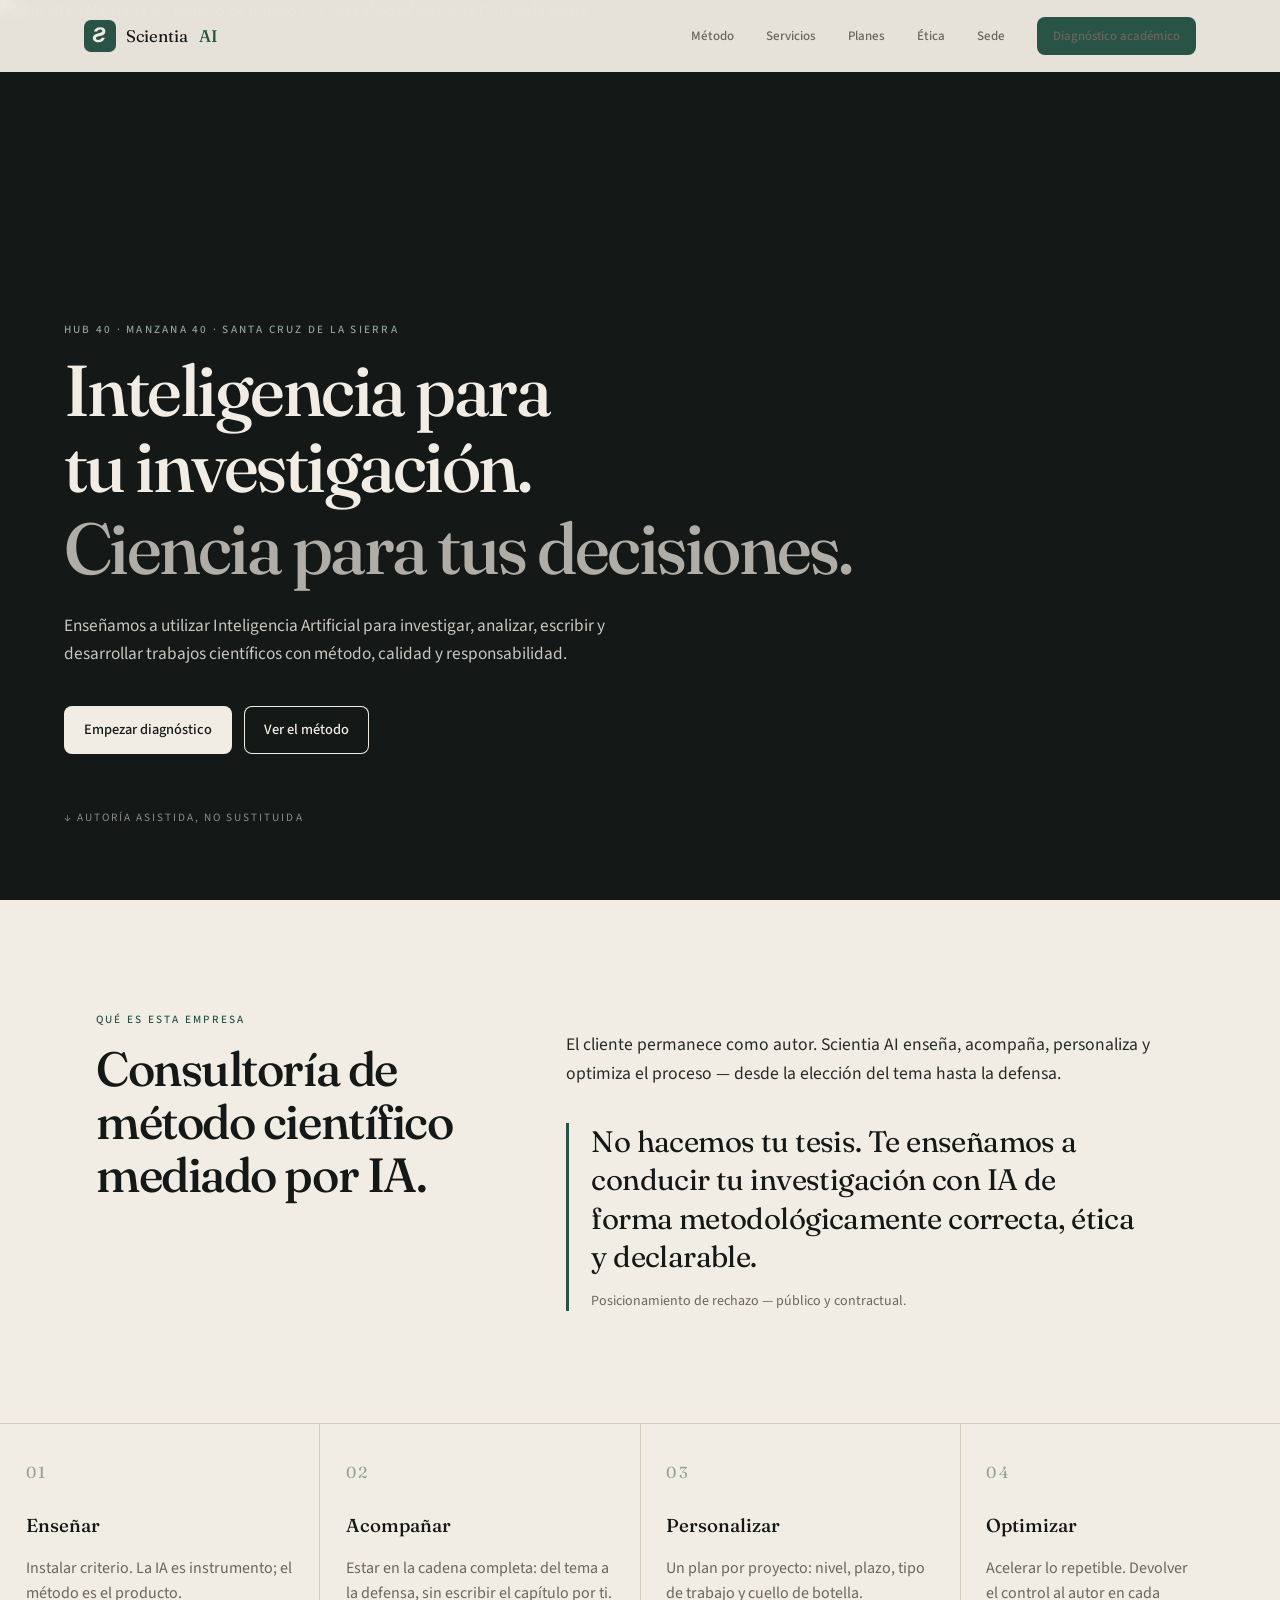
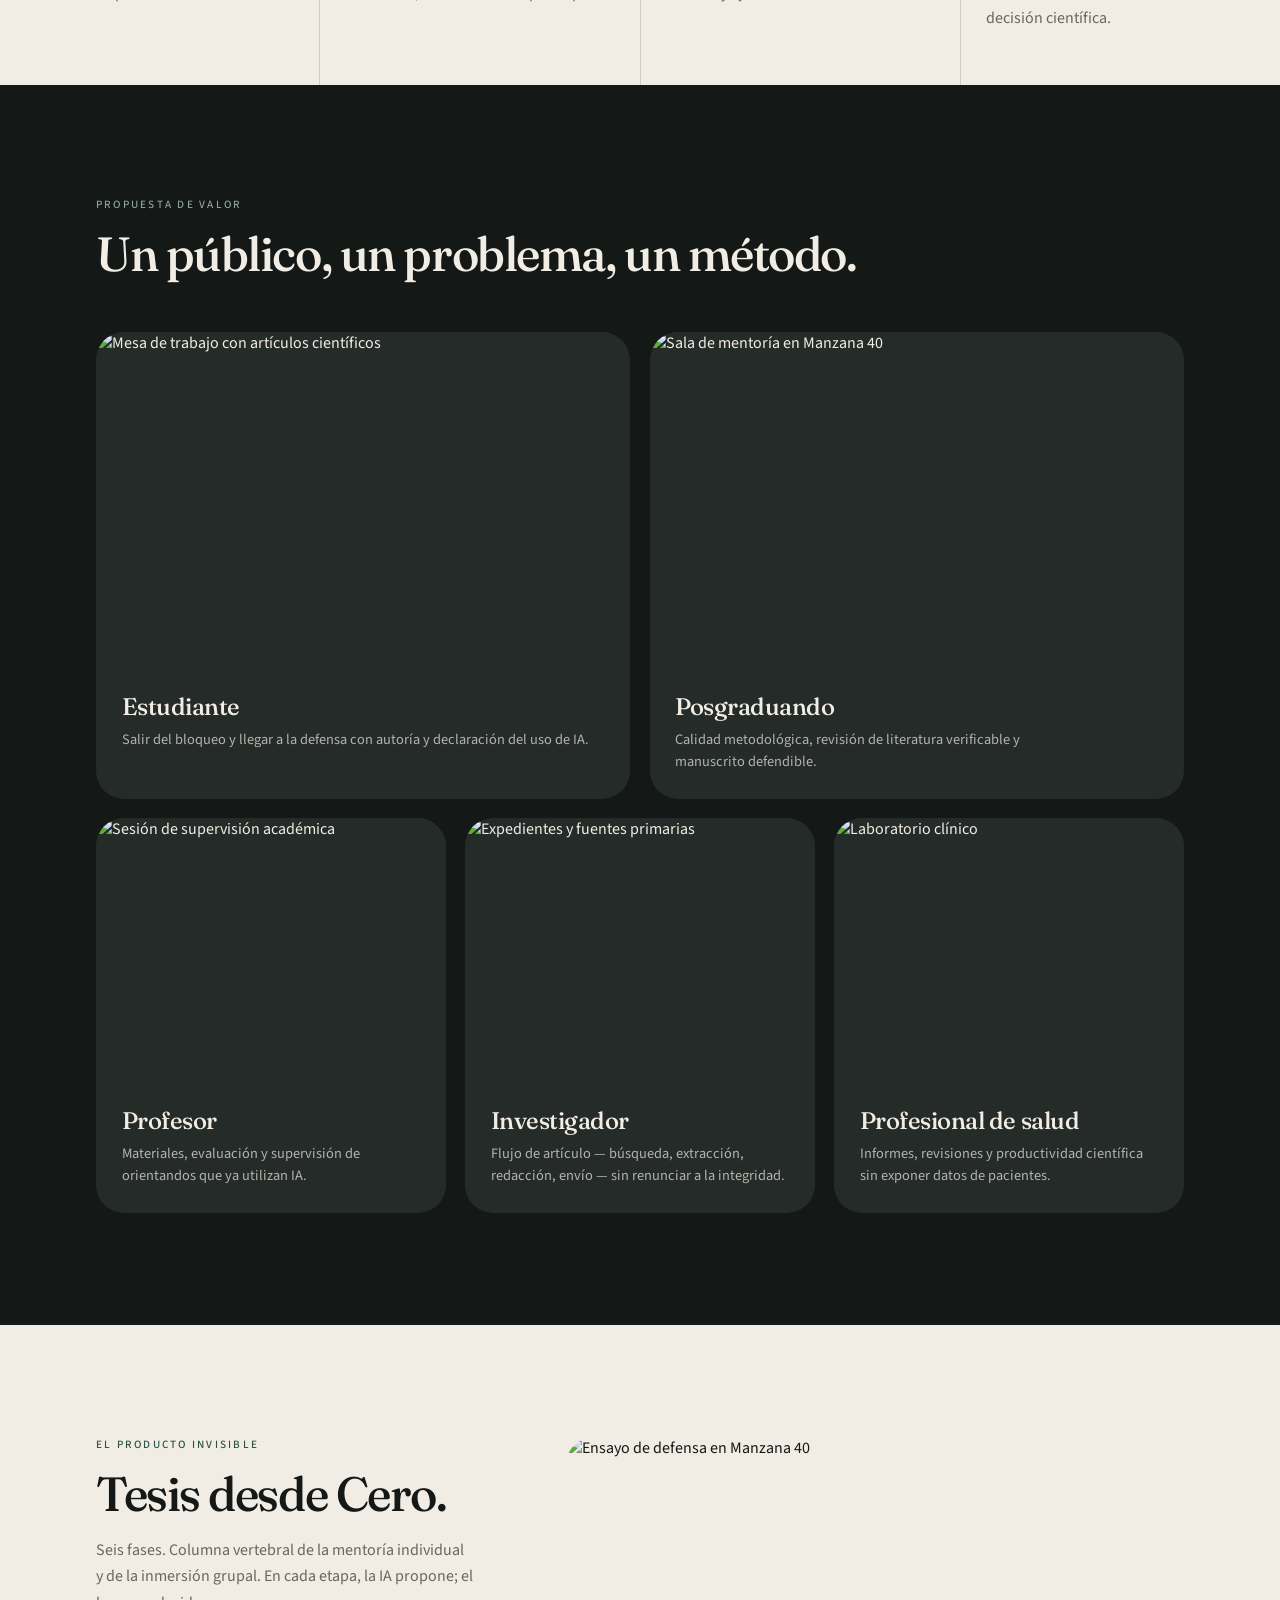
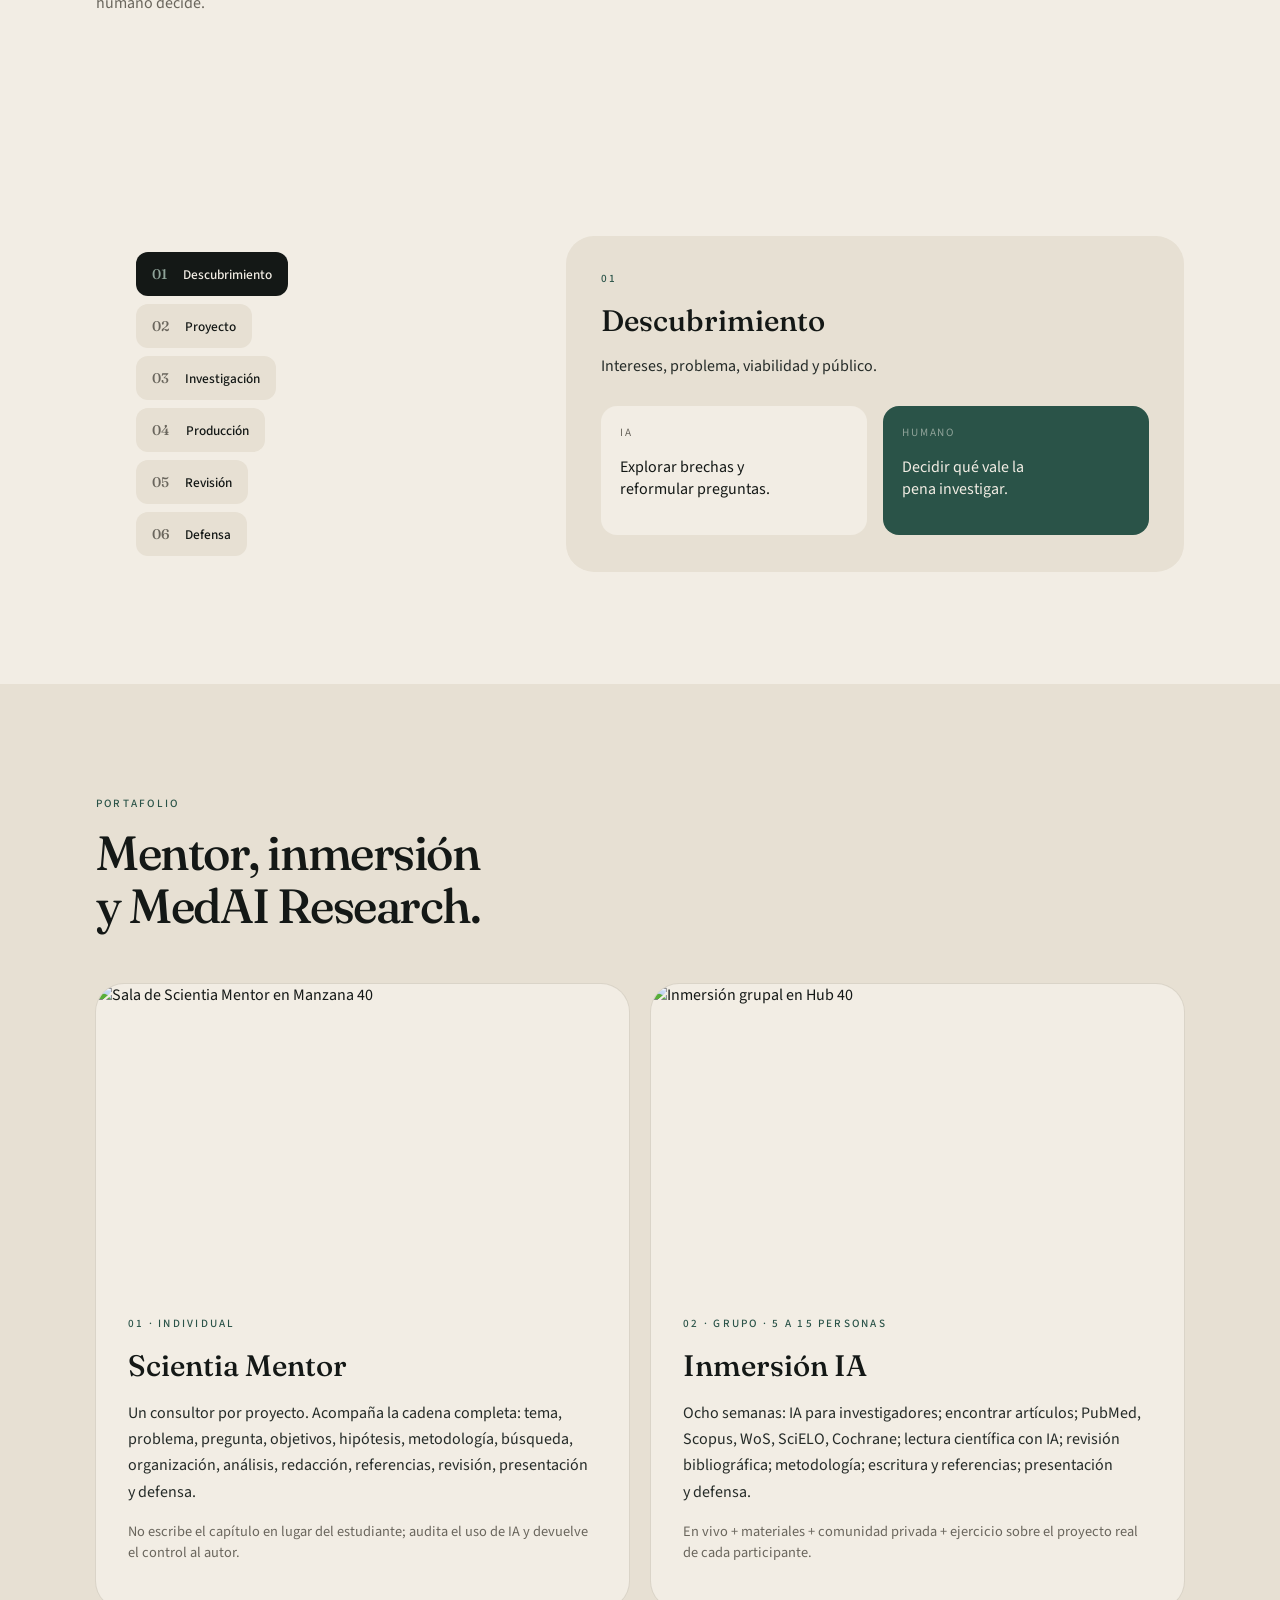
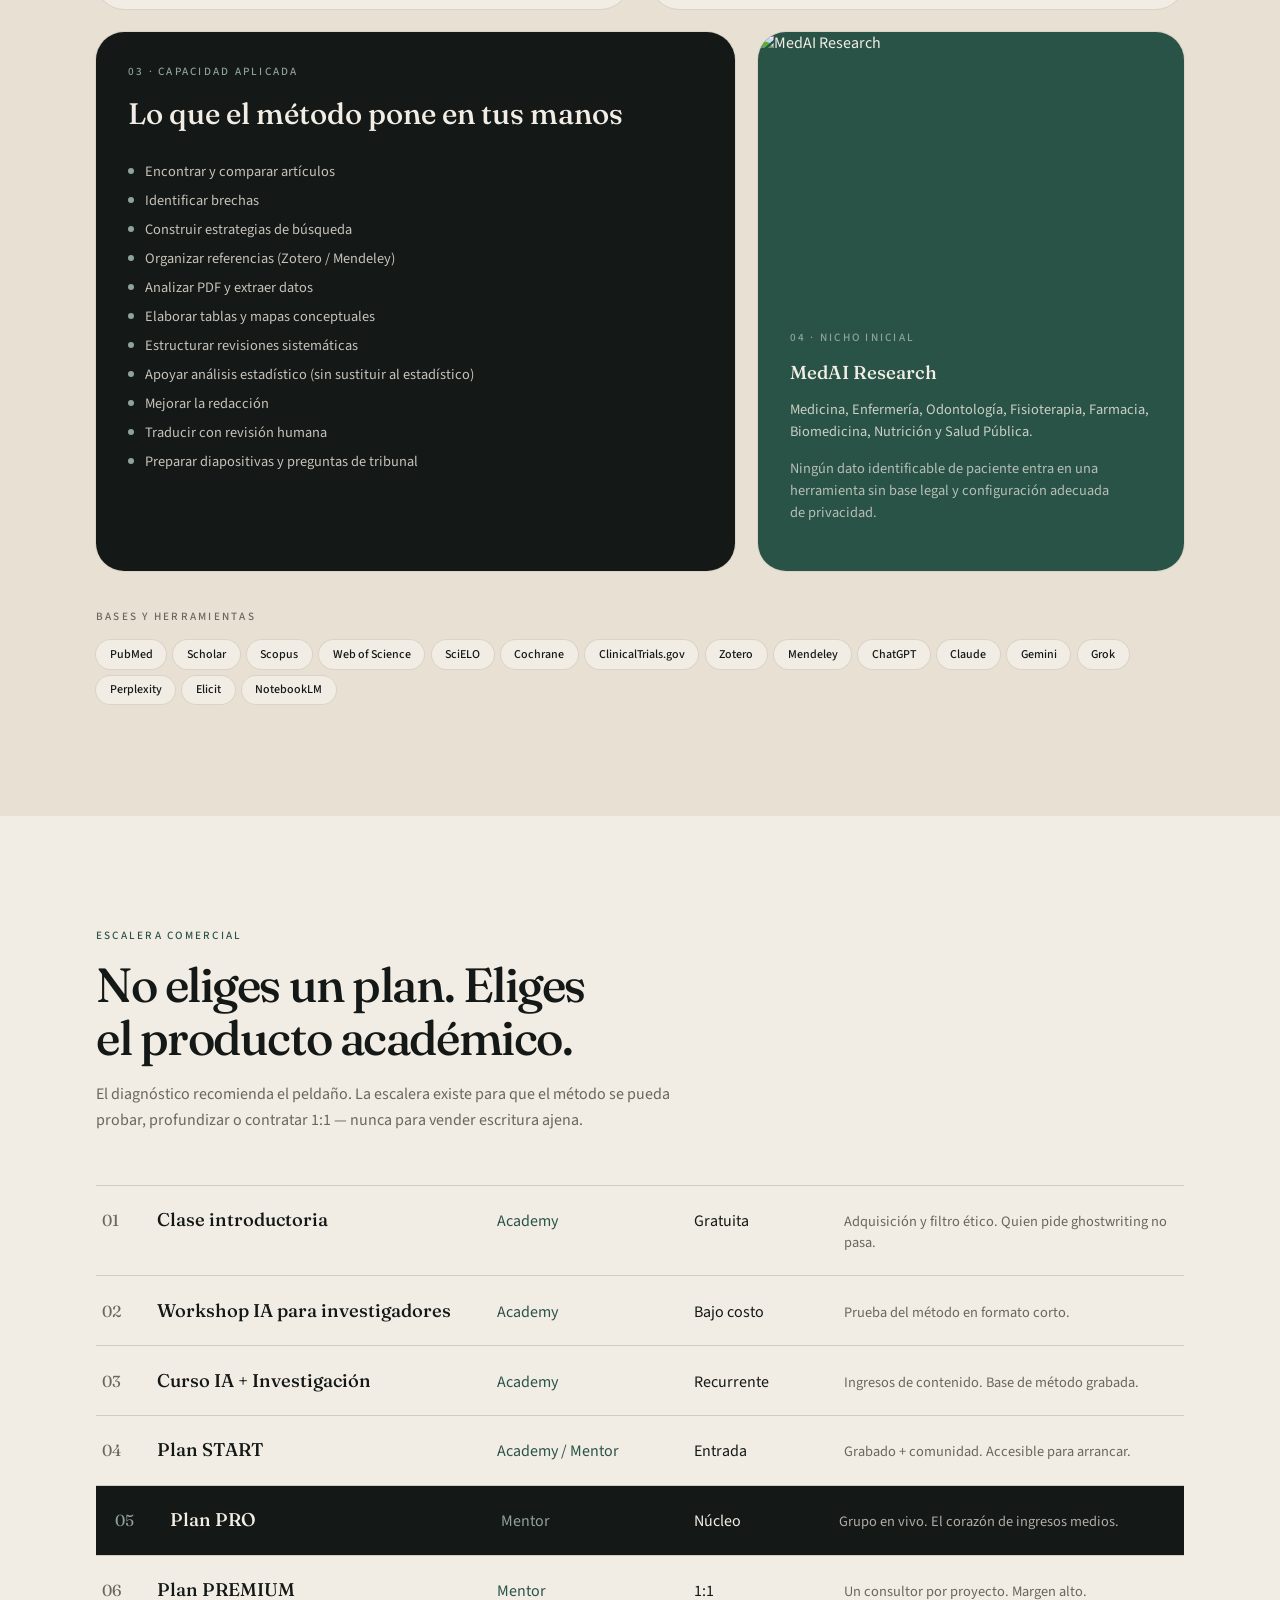
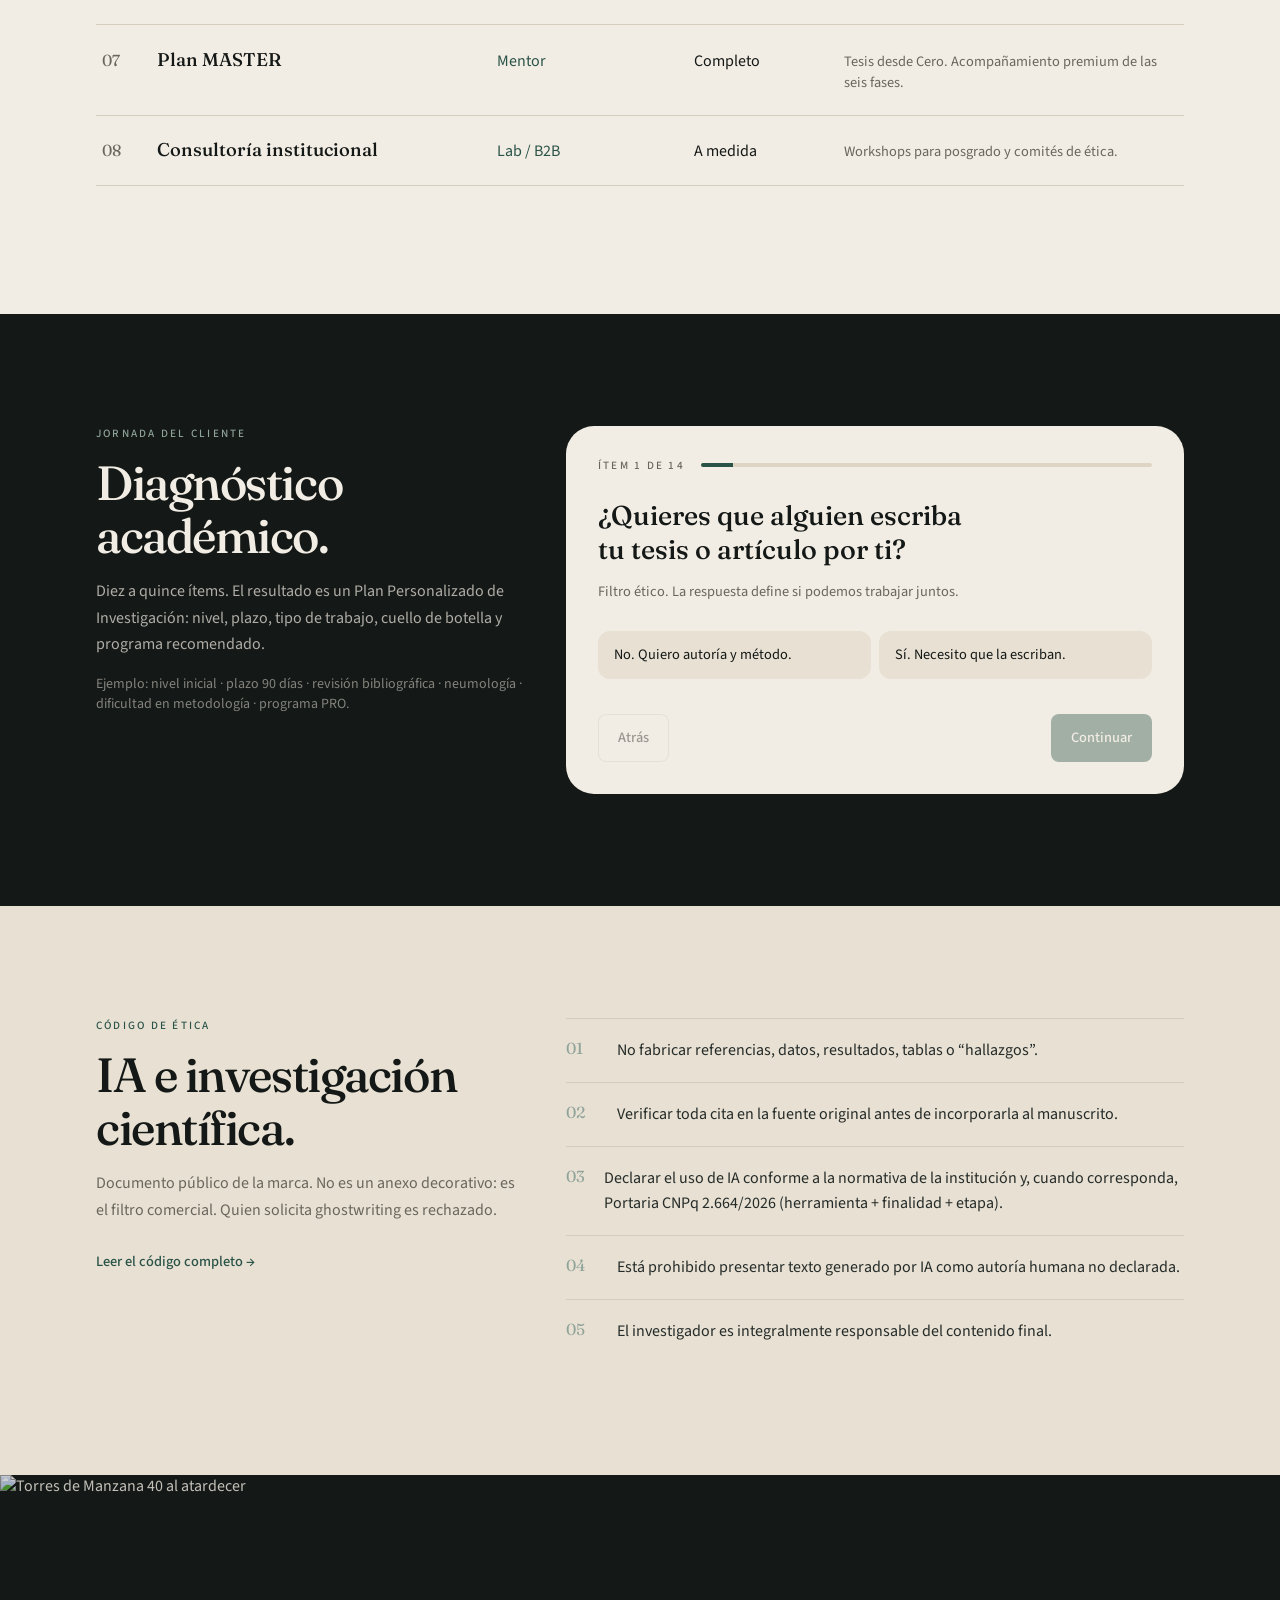
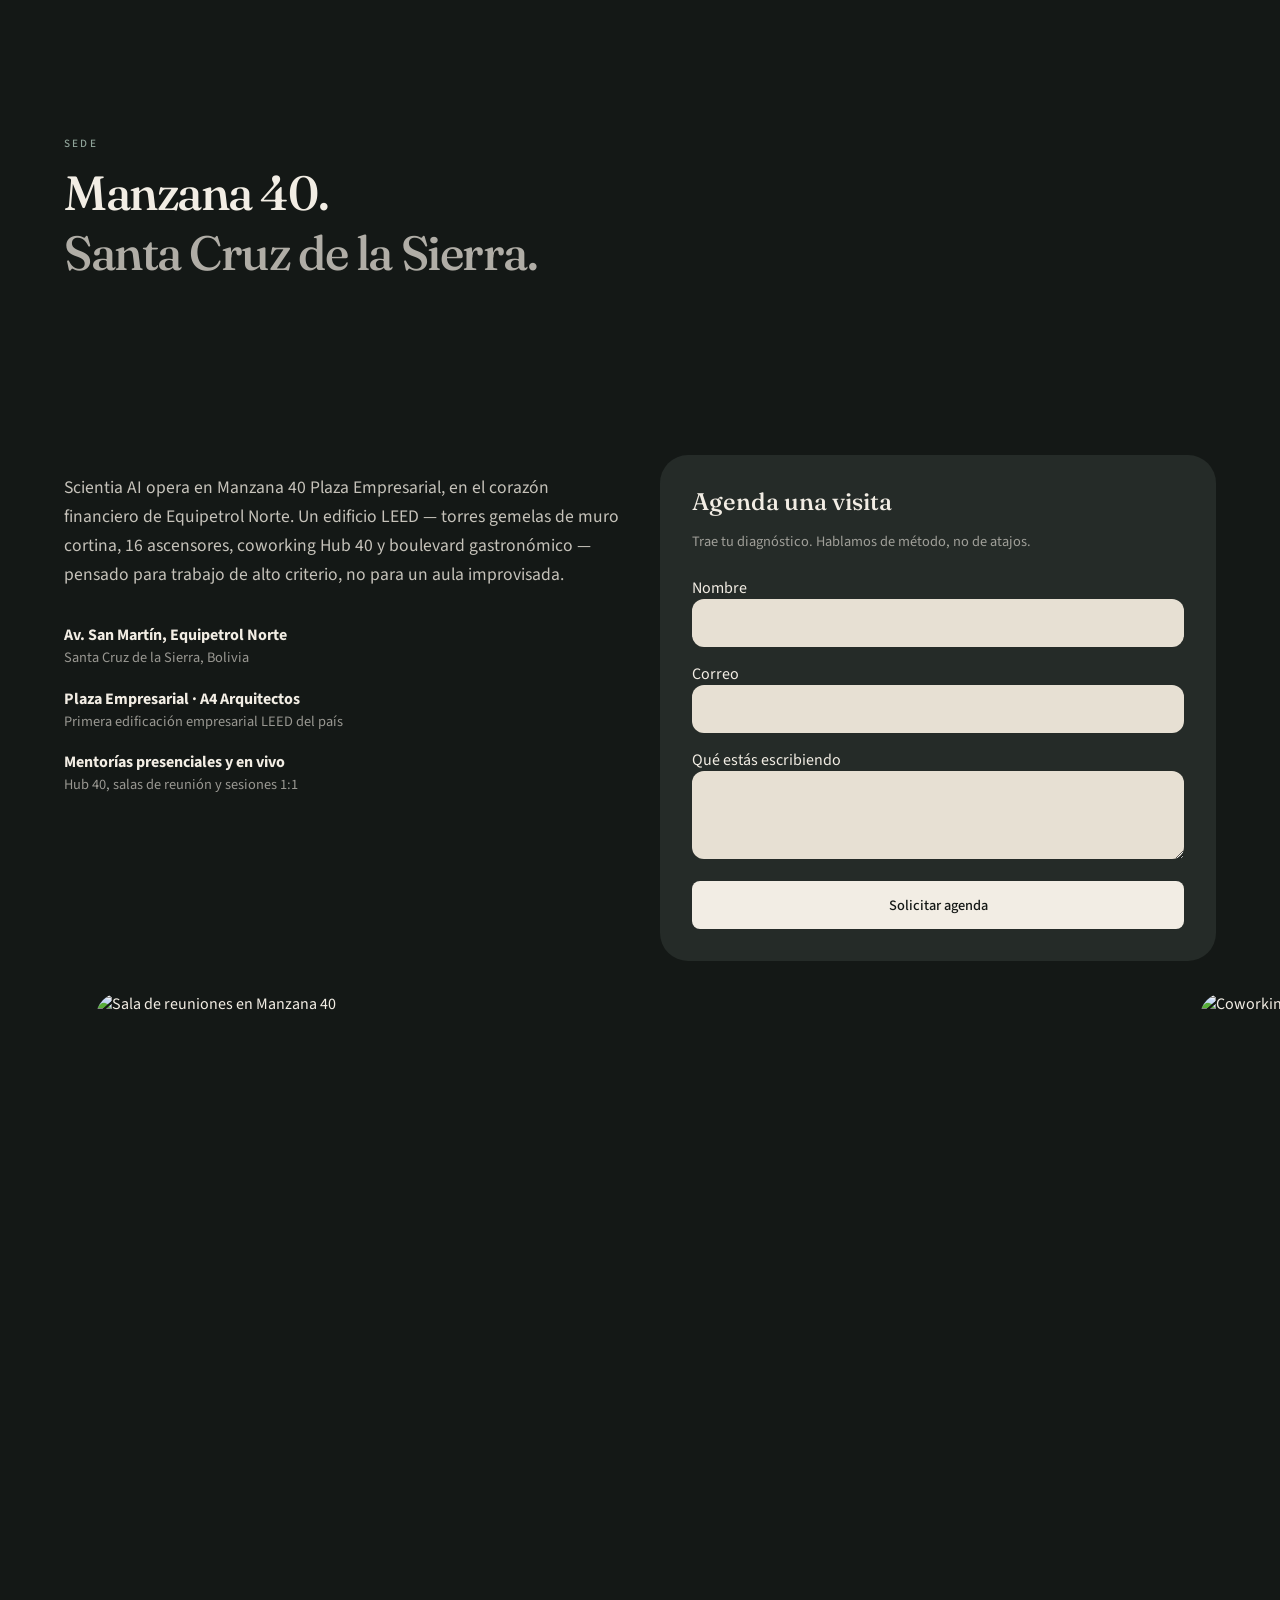
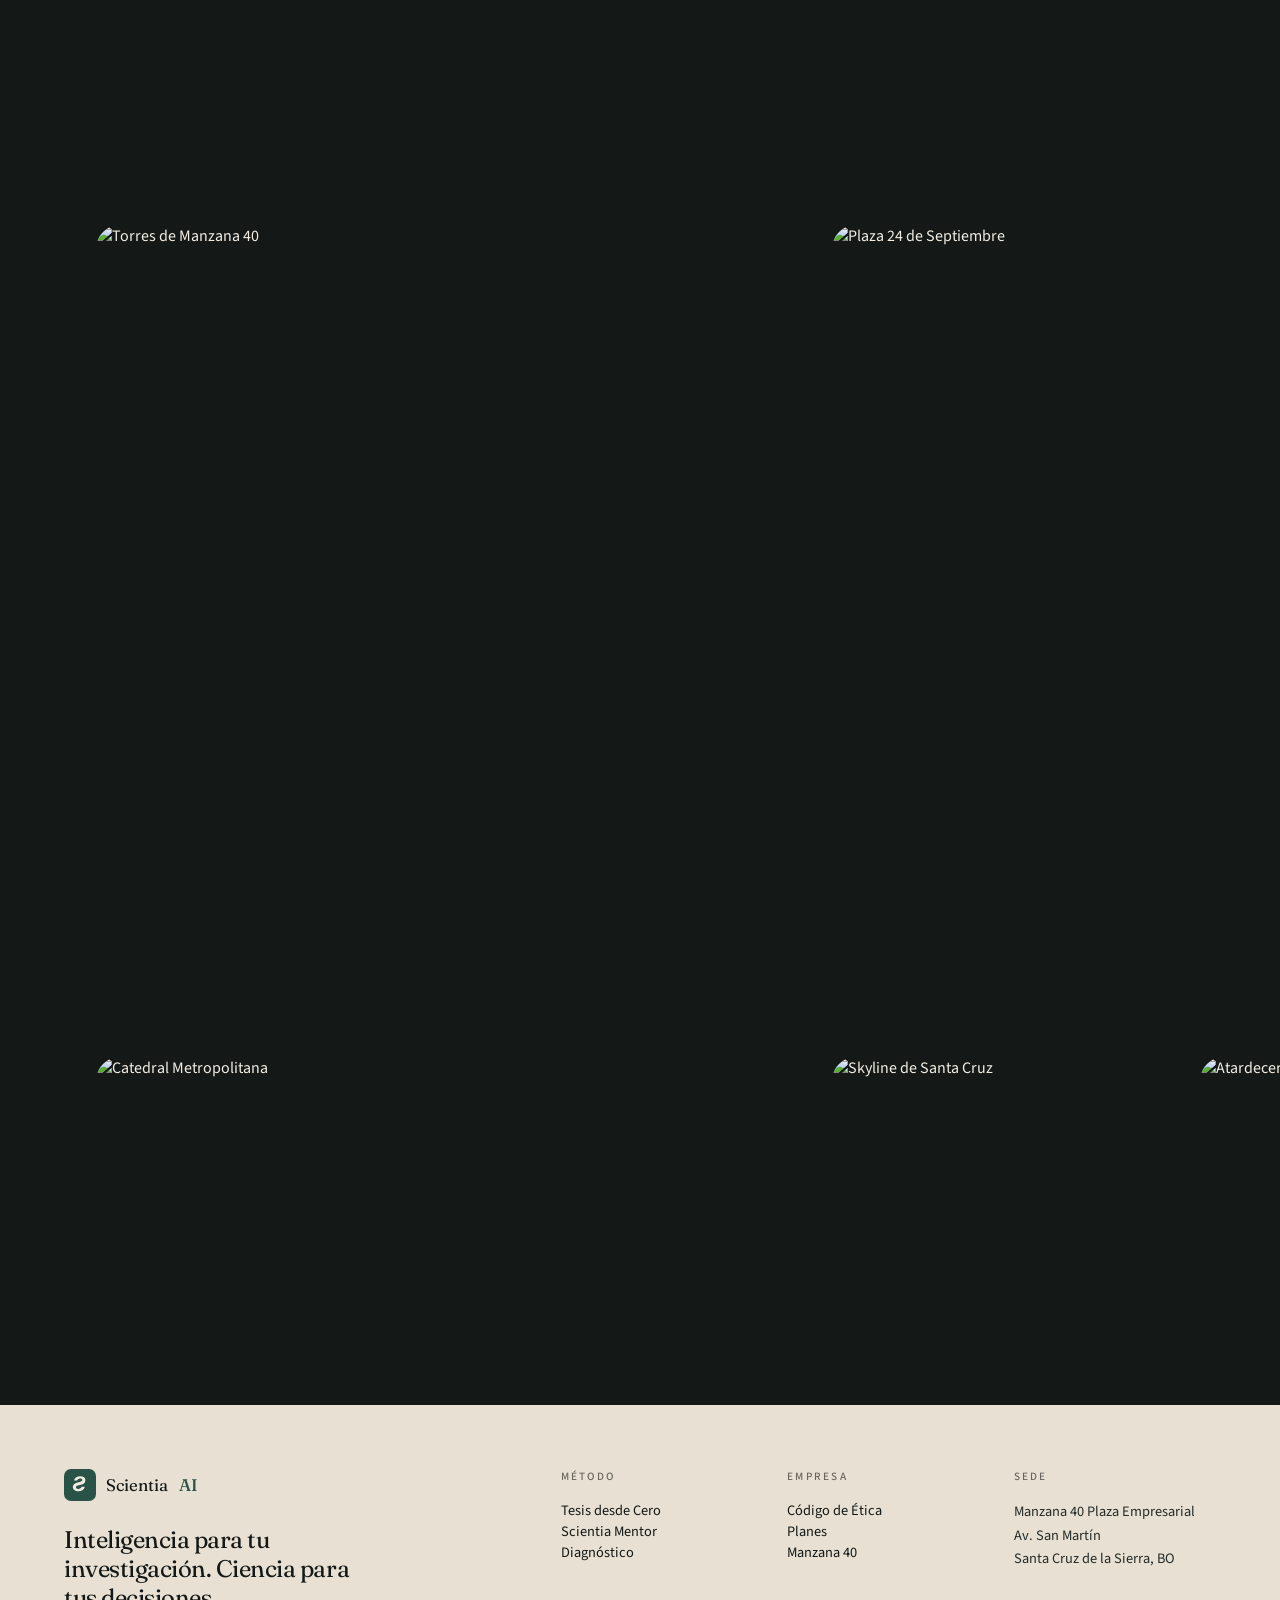
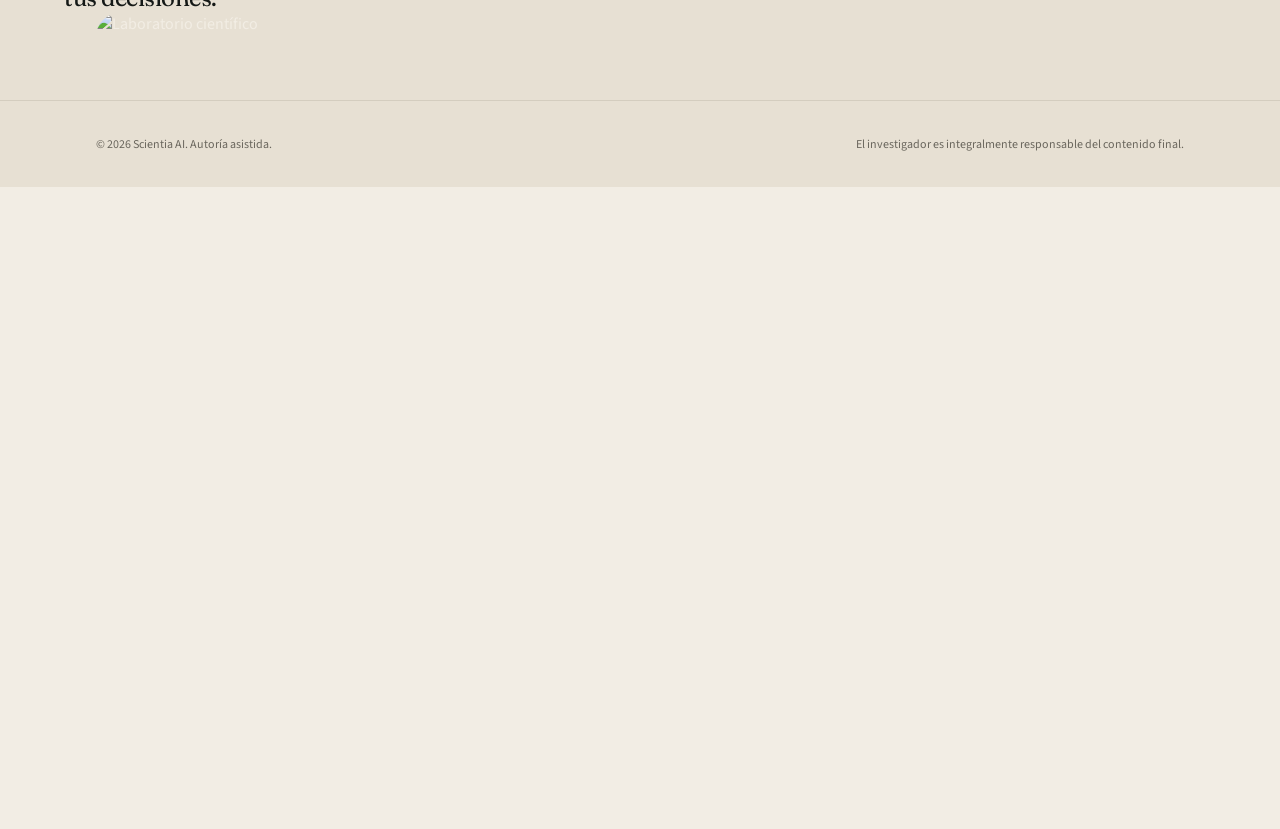
==== commit c3a90693: "Corrige escape del diagnóstico" ====
--- a/docs/index.html
+++ b/docs/index.html
@@ -597,7 +597,7 @@
         }
         const cur = STEPS[step]; const val = answers[cur.key] || "";
         const can = cur.key === "name" || cur.kind === "text" || !!val;
-        box.innerHTML = `<div style="display:flex;align-items:center;gap:1rem;margin-bottom:1.6rem"><p class="eyebrow" style="margin:0;color:var(--muted)">Ítem ${step+1} de ${STEPS.length}</p><div class="progress"><span style="width:${((step+1)/STEPS.length)*100}%"></span></div></div><h3 style="font-size:1.7rem;margin:0">${cur.title}</h3>${cur.hint?`<p style="color:var(--muted);font-size:.9rem">${cur.hint}</p>`:""}${cur.kind==="text"?`<input id="txt" placeholder="Escribe aquí" value="${(val||"").replace(/"/g,""")}" />`:`<div class="opts">${cur.options.map(o=>`<button class="opt ${val===o.id?"on":""}" data-id="${o.id}">${o.label}</button>`).join("")}</div>`}<div style="display:flex;justify-content:space-between;margin-top:2.2rem"><button class="btn btn-ghost" id="back" ${step===0?"disabled":""} style="color:var(--ink);box-shadow:inset 0 0 0 1px var(--line)">Atrás</button><button class="btn" id="next" ${can?"":"disabled"}>${step===STEPS.length-1?"Ver plan":"Continuar"}</button></div>`;
+        box.innerHTML = `<div style="display:flex;align-items:center;gap:1rem;margin-bottom:1.6rem"><p class="eyebrow" style="margin:0;color:var(--muted)">Ítem ${step+1} de ${STEPS.length}</p><div class="progress"><span style="width:${((step+1)/STEPS.length)*100}%"></span></div></div><h3 style="font-size:1.7rem;margin:0">${cur.title}</h3>${cur.hint?`<p style="color:var(--muted);font-size:.9rem">${cur.hint}</p>`:""}${cur.kind==="text"?`<input id="txt" placeholder="Escribe aquí" value="${(val||"").replace(/"/g,'"')}" />`:`<div class="opts">${cur.options.map(o=>`<button class="opt ${val===o.id?"on":""}" data-id="${o.id}">${o.label}</button>`).join("")}</div>`}<div style="display:flex;justify-content:space-between;margin-top:2.2rem"><button class="btn btn-ghost" id="back" ${step===0?"disabled":""} style="color:var(--ink);box-shadow:inset 0 0 0 1px var(--line)">Atrás</button><button class="btn" id="next" ${can?"":"disabled"}>${step===STEPS.length-1?"Ver plan":"Continuar"}</button></div>`;
         box.querySelectorAll(".opt").forEach((b) => b.onclick = () => { answers[cur.key] = b.dataset.id; save(); renderDiag(); });
         const txt = box.querySelector("#txt");
         if (txt) txt.oninput = () => { answers[cur.key] = txt.value; save(); };
